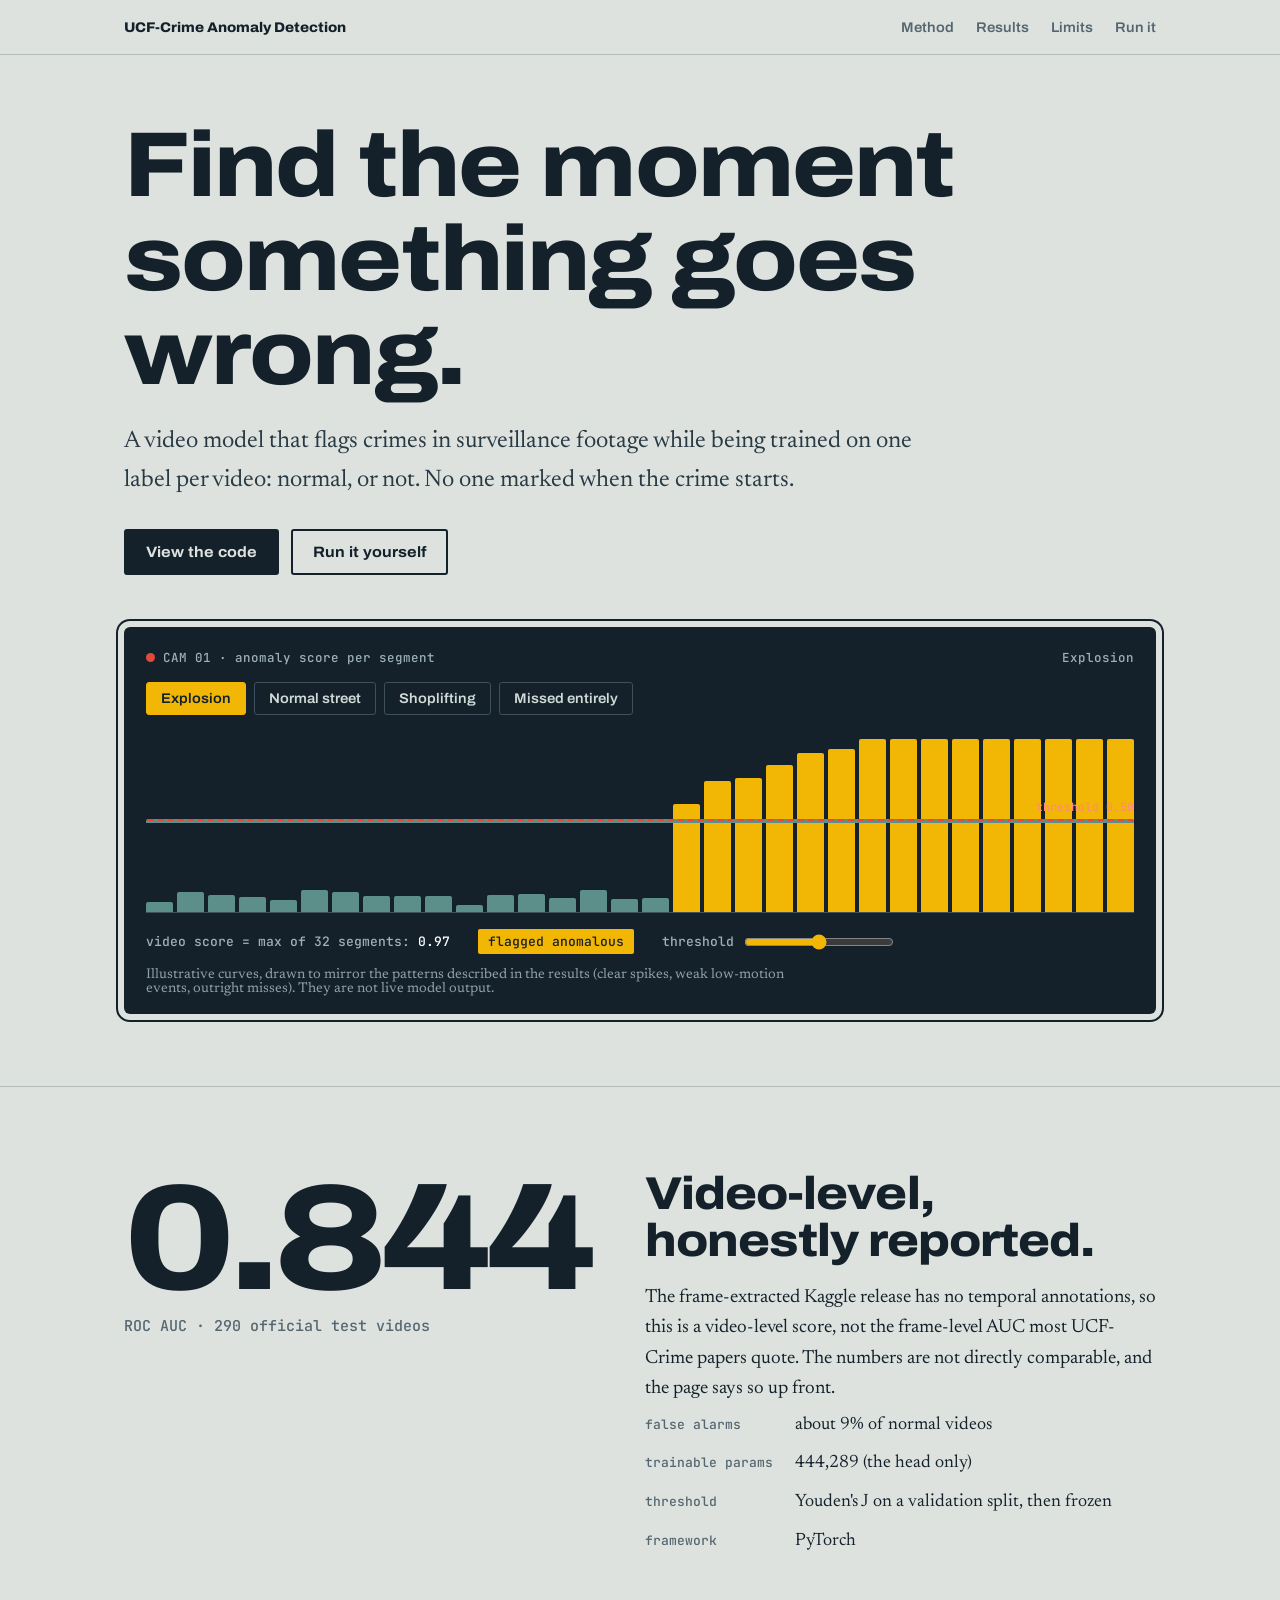
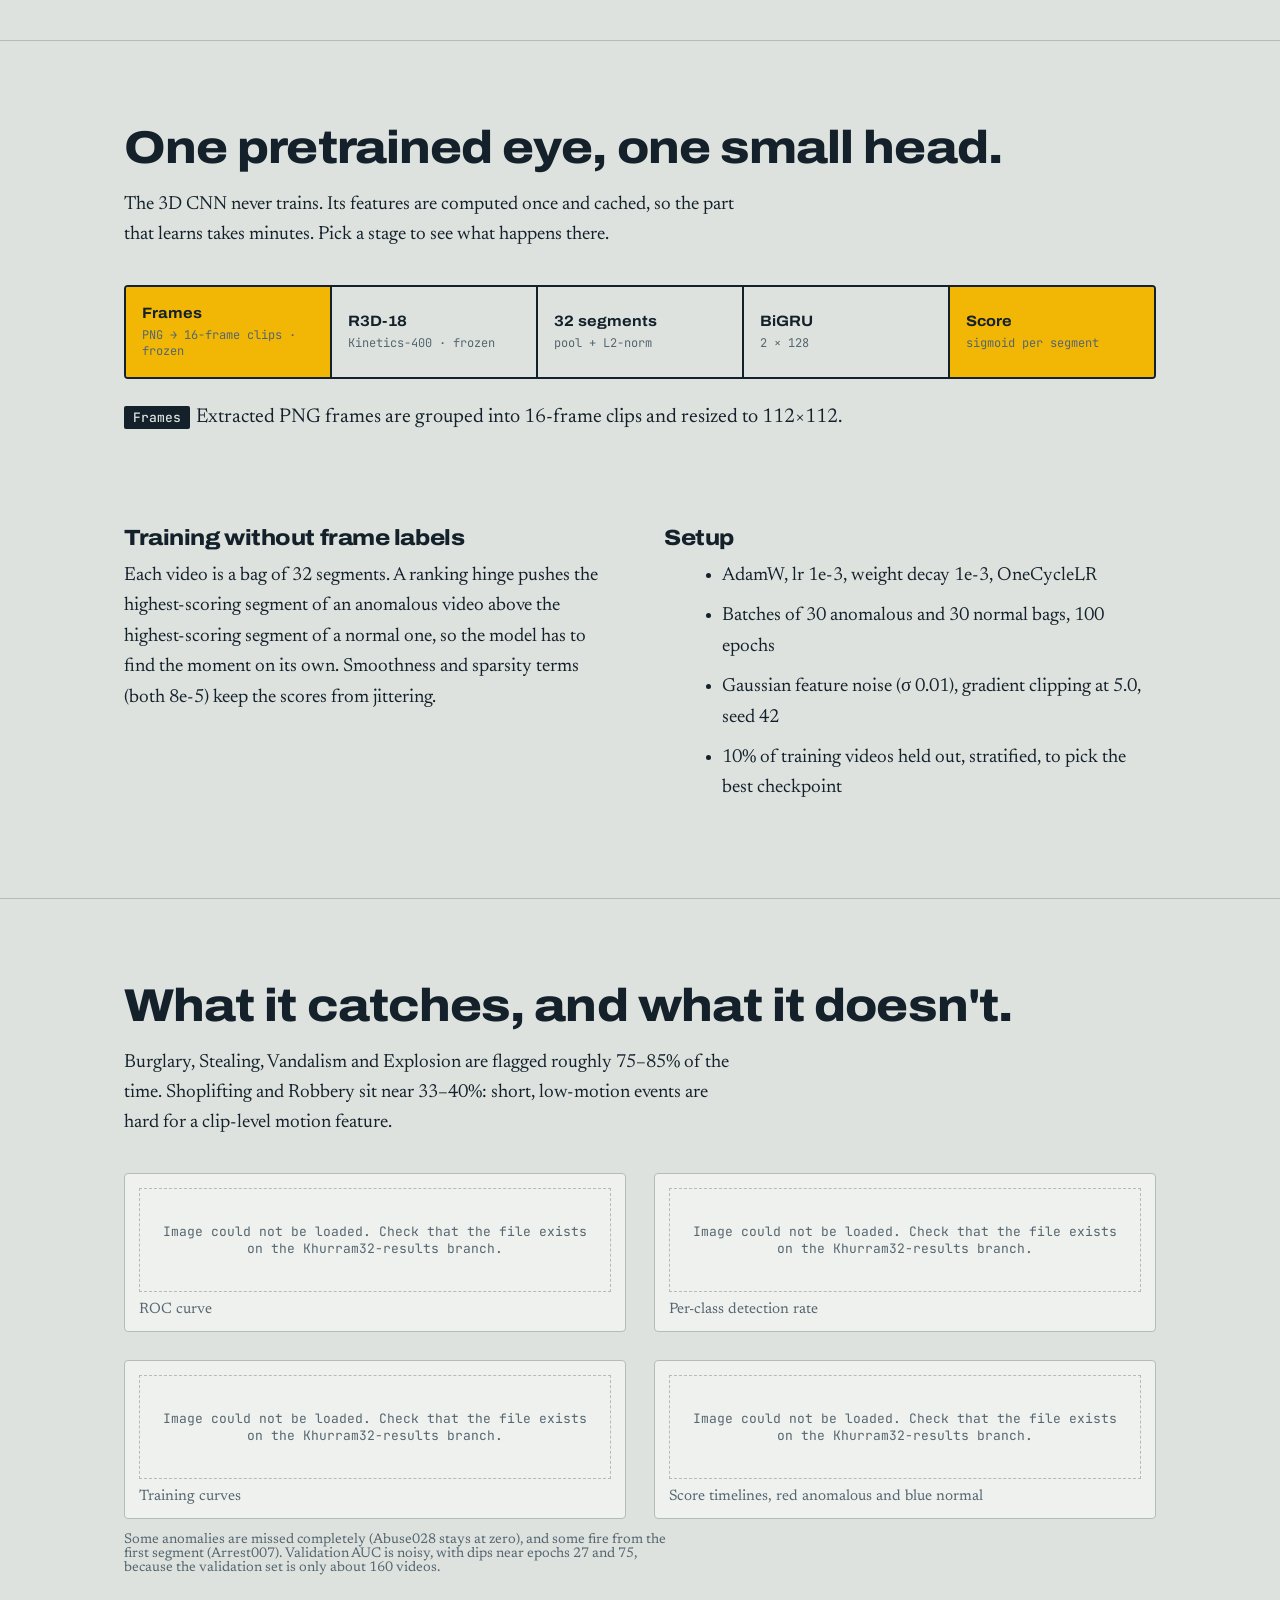
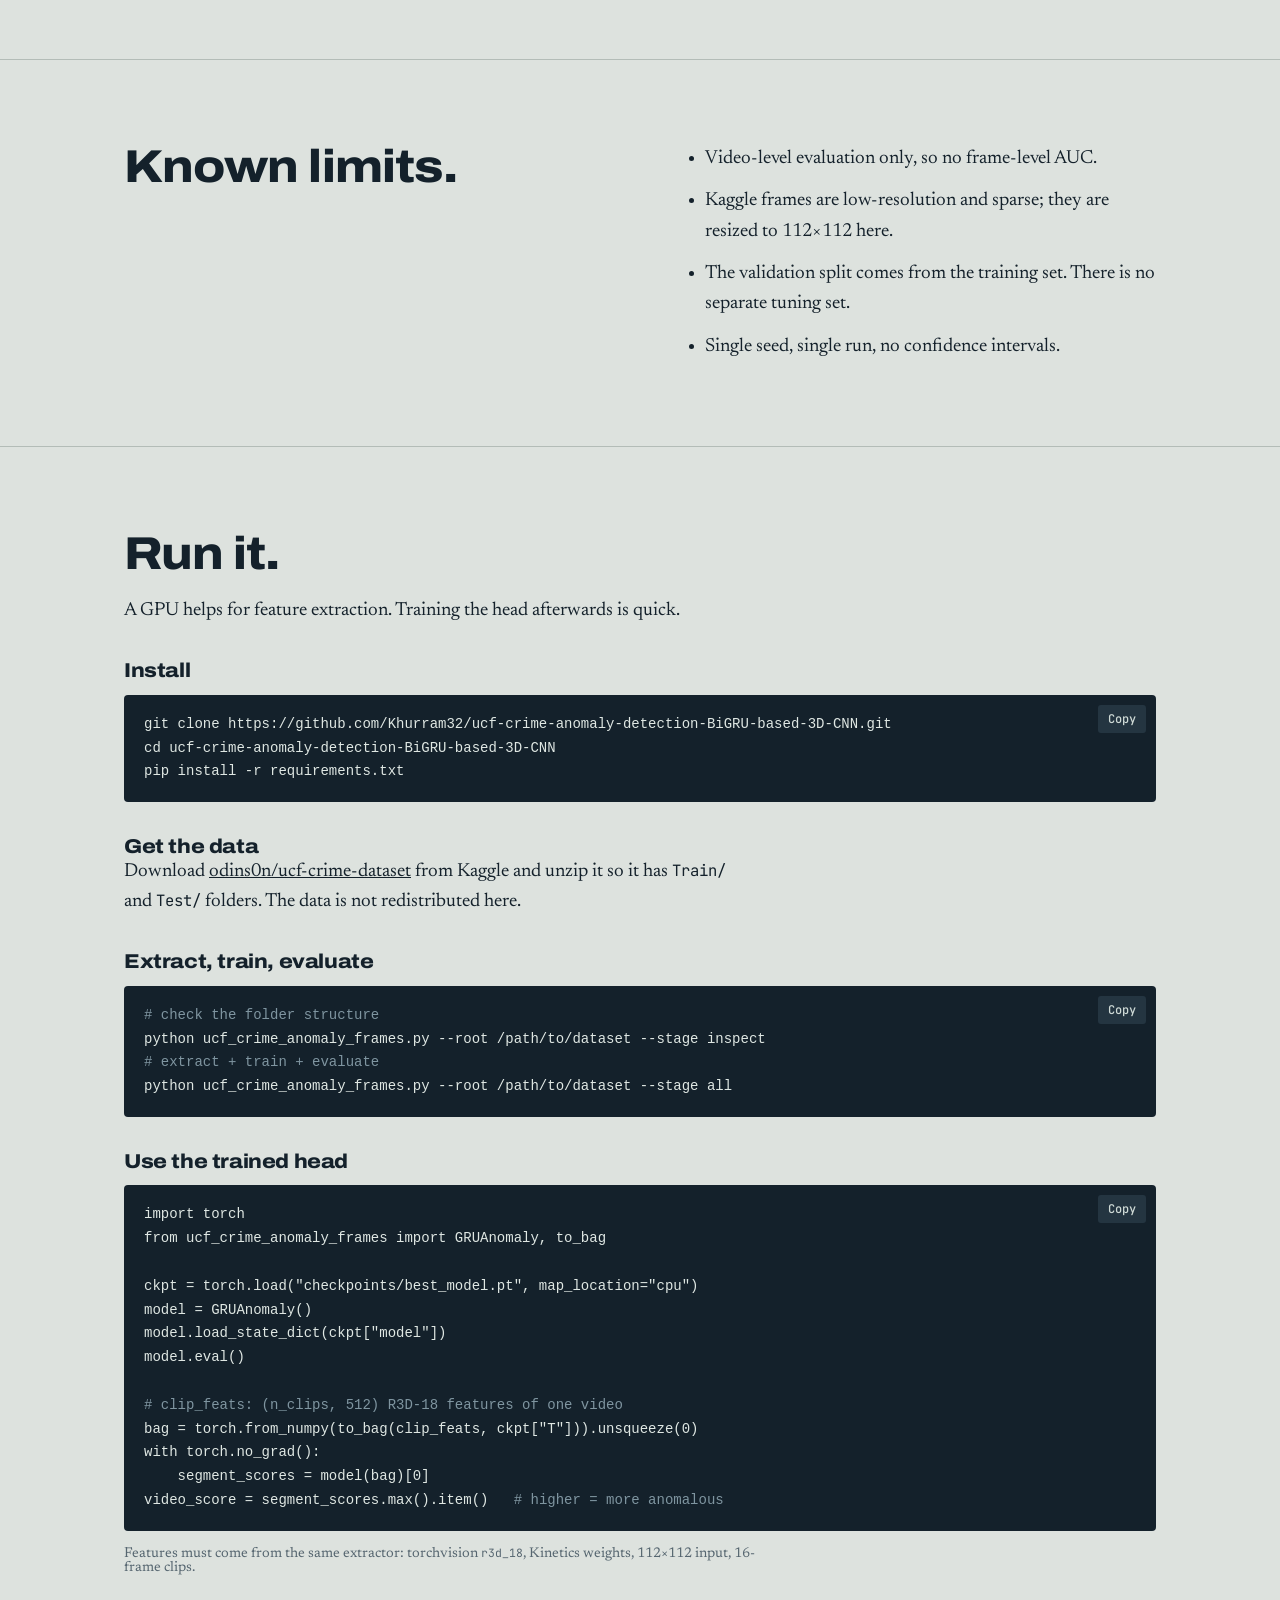
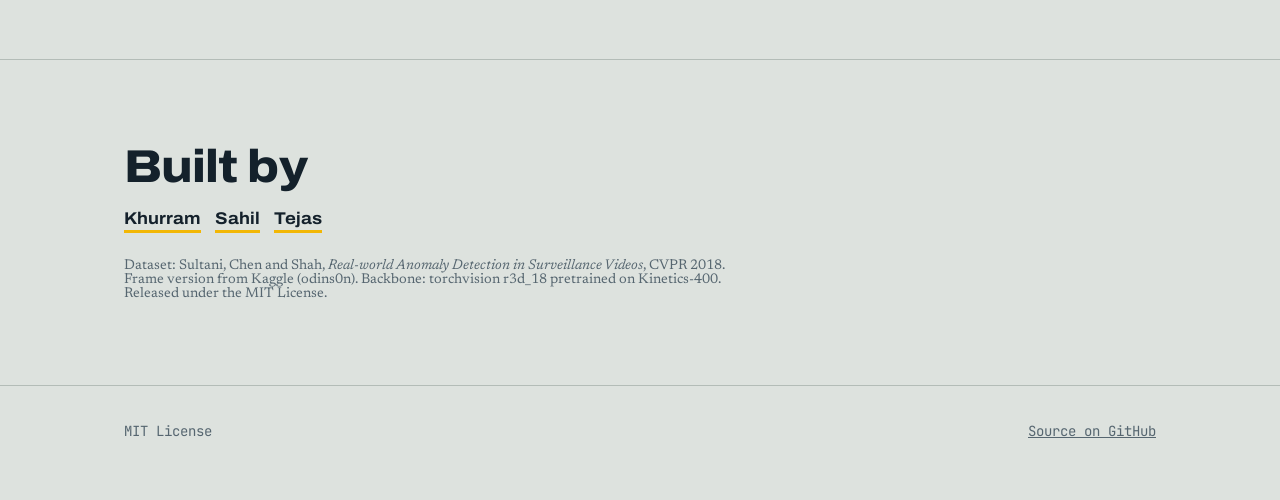
==== index .html @ 66414279 "Rename index (1).html to index .html" ====
<!DOCTYPE html>
<html lang="en">
<head>
<meta charset="utf-8">
<meta name="viewport" content="width=device-width, initial-scale=1">
<title>Video Anomaly Detection on UCF-Crime · BiGRU + R3D-18 + MIL</title>
<meta name="description" content="Weakly-supervised video anomaly detection on UCF-Crime with a frozen R3D-18, a BiGRU head and MIL ranking loss. 0.844 video-level test AUC.">
<link rel="preconnect" href="https://fonts.googleapis.com">
<link rel="preconnect" href="https://fonts.gstatic.com" crossorigin>
<link href="https://fonts.googleapis.com/css2?family=Archivo:wdth,wght@62..125,500..900&family=Newsreader:opsz,wght@6..72,400..600&family=JetBrains+Mono:wght@400;500&display=swap" rel="stylesheet">
<style>
:root{--bg:#dde2de;--ink:#14212b;--mute:#566670;--line:#b3bcb7;--sig:#f2b705;--ok:#2f6f6a;--mon:#14212b;--monl:#243541;
--disp:"Archivo",system-ui,sans-serif;--body:"Newsreader",Georgia,serif;--mono:"JetBrains Mono",ui-monospace,monospace}
*{box-sizing:border-box;margin:0}
html{scroll-behavior:smooth}
body{background:var(--bg);color:var(--ink);font:19px/1.6 var(--body);-webkit-font-smoothing:antialiased}
a{color:inherit}
:focus-visible{outline:3px solid var(--sig);outline-offset:3px}
.wrap{max-width:1080px;margin:0 auto;padding:0 24px}
h1,h2,h3{font-family:var(--disp);font-stretch:112%;font-weight:800;line-height:1.02;letter-spacing:-.02em}
h2{font-size:clamp(30px,4.4vw,46px);margin-bottom:18px}
p{max-width:62ch}
section{padding:84px 0;border-top:1px solid var(--line)}
code,.mono{font-family:var(--mono);font-size:.82em}
nav{position:sticky;top:0;z-index:5;background:color-mix(in srgb,var(--bg) 92%,transparent);backdrop-filter:blur(6px);border-bottom:1px solid var(--line)}
nav .wrap{display:flex;gap:22px;align-items:center;height:54px;font:600 14px var(--disp);font-stretch:105%}
nav b{margin-right:auto;font-weight:800}
nav a{text-decoration:none;color:var(--mute);transition:color .2s}
nav a:hover{color:var(--ink)}
@media(max-width:640px){nav a.h{display:none}}

/* hero */
.hero{padding:64px 0 72px;border:0}
.hero h1{font-size:clamp(40px,8vw,92px);max-width:13ch}
.hero .lede{font-size:clamp(20px,2.2vw,24px);margin:22px 0 30px;color:#2a3a45}
.btns{display:flex;gap:12px;flex-wrap:wrap}
.btn{font:700 15px var(--disp);font-stretch:108%;padding:13px 20px;border:2px solid var(--ink);text-decoration:none;border-radius:3px;transition:transform .15s,background .2s,color .2s}
.btn.p{background:var(--ink);color:var(--bg)}
.btn:hover{transform:translateY(-2px)}
.btn.p:hover{background:var(--sig);color:var(--ink);border-color:var(--ink)}

/* monitor */
.mon{margin-top:52px;background:var(--mon);color:#dfe7e3;border-radius:6px;padding:22px 22px 18px;box-shadow:0 0 0 6px var(--bg),0 0 0 8px var(--ink)}
.mon-top{display:flex;justify-content:space-between;gap:16px;flex-wrap:wrap;font:500 12.5px var(--mono);color:#9fb0b8;margin-bottom:16px}
.rec{display:inline-flex;align-items:center;gap:8px}
.rec i{width:9px;height:9px;border-radius:50%;background:#e5483b;animation:blink 1.4s steps(2) infinite}
@keyframes blink{50%{opacity:.15}}
.tabs{display:flex;gap:8px;flex-wrap:wrap;margin-bottom:18px}
.tabs button{font:600 14px var(--disp);font-stretch:105%;color:#cfdad6;background:transparent;border:1px solid #3d505c;border-radius:3px;padding:8px 14px;cursor:pointer;transition:background .2s,color .2s}
.tabs button[aria-pressed=true]{background:var(--sig);color:var(--ink);border-color:var(--sig)}
.tl{position:relative;height:180px;display:flex;align-items:flex-end;gap:4px;border-bottom:1px solid #3d505c}
.tl div{flex:1;background:#5d8f8a;border-radius:2px 2px 0 0;height:2%;transition:height .7s cubic-bezier(.2,.9,.2,1),background .3s}
.tl div.hot{background:var(--sig)}
.thr{position:absolute;left:0;right:0;border-top:2px dashed #e5483b;pointer-events:none;transition:bottom .15s}
.thr span{position:absolute;right:0;top:-22px;font:500 11.5px var(--mono);color:#ff8a7e}
.mon-bot{display:flex;gap:28px;flex-wrap:wrap;align-items:center;margin-top:16px;font:500 13px var(--mono);color:#9fb0b8}
.mon-bot output{color:#fff;font-weight:500}
.verdict{padding:4px 10px;border-radius:2px;font-weight:500;color:var(--ink);background:#7fc4bc}
.verdict.bad{background:var(--sig)}
.mon-bot label{display:flex;align-items:center;gap:10px}
input[type=range]{accent-color:var(--sig);width:150px}
.note{font:400 14px var(--body);color:var(--mute);margin-top:14px;max-width:80ch}

/* split */
.split{display:grid;grid-template-columns:minmax(0,1fr) minmax(0,1.1fr);gap:56px;align-items:start}
@media(max-width:820px){.split{grid-template-columns:1fr;gap:28px}}
.big{font:800 clamp(80px,14vw,150px)/.9 var(--disp);font-stretch:118%;letter-spacing:-.04em}
.big small{display:block;font:500 15px var(--mono);letter-spacing:0;color:var(--mute);margin-top:10px}
dl{display:grid;grid-template-columns:auto 1fr;gap:10px 22px;margin-top:6px}
dt{font:500 13px var(--mono);color:var(--mute);padding-top:5px}
dd{font-size:18px}

/* pipeline */
.pipe{display:flex;gap:0;margin:34px 0 22px;border:2px solid var(--ink);border-radius:4px;overflow:hidden}
.pipe button{flex:1;min-width:0;font:700 15px var(--disp);font-stretch:108%;text-align:left;padding:18px 16px;background:transparent;border:0;border-right:2px solid var(--ink);cursor:pointer;color:var(--ink);position:relative;transition:background .25s}
.pipe button:last-child{border:0}
.pipe button small{display:block;font:400 12px var(--mono);color:var(--mute);margin-top:6px}
.pipe button[aria-selected=true],.pipe button.sweep{background:var(--sig)}
.pipe button.frozen small::after{content:" · frozen"}
@media(max-width:820px){.pipe{flex-direction:column}.pipe button{border-right:0;border-bottom:2px solid var(--ink)}}
.detail{min-height:96px;font-size:20px;max-width:70ch}
.cap{display:inline-block;font:500 13px var(--mono);background:var(--ink);color:var(--bg);padding:3px 9px;border-radius:2px;margin-right:6px}

/* results */
.figs{display:grid;grid-template-columns:repeat(2,minmax(0,1fr));gap:28px;margin-top:34px}
@media(max-width:820px){.figs{grid-template-columns:1fr}}
figure{background:#eef1ee;border:1px solid var(--line);padding:14px;border-radius:4px}
figure.wide{grid-column:1/-1}
figure img{width:100%;display:block;border-radius:2px}
figcaption{font:400 15px var(--body);color:var(--mute);margin-top:10px}
figure.miss img{display:none}
figure.miss::before{content:"Image could not be loaded. Check that the file exists on the Khurram32-results branch.";display:block;padding:34px 12px;text-align:center;font:400 13px var(--mono);color:var(--mute);border:1px dashed var(--line)}
.two{display:grid;grid-template-columns:1fr 1fr;gap:48px;margin-top:30px}
@media(max-width:820px){.two{grid-template-columns:1fr;gap:30px}}
.two h3{font-size:22px;margin-bottom:12px}
.two li{margin:0 0 10px 18px}

/* run */
.code{background:var(--mon);color:#dfe7e3;border-radius:4px;padding:18px 20px;font:400 14px/1.7 var(--mono);overflow-x:auto;position:relative;margin-top:14px}
.code .c{color:#7f95a0}
.copy{position:absolute;top:10px;right:10px;font:500 12px var(--mono);background:#243541;color:#cfdad6;border:0;padding:6px 10px;border-radius:3px;cursor:pointer;transition:background .2s}
.copy:hover{background:var(--sig);color:var(--ink)}
.steps h3{font-size:20px;margin-top:34px}

/* team */
.team{display:flex;gap:14px;flex-wrap:wrap;margin-top:18px}
.team a{font:700 17px var(--disp);font-stretch:108%;text-decoration:none;border-bottom:3px solid var(--sig);padding-bottom:2px;transition:background .2s}
.team a:hover{background:var(--sig)}
footer{padding:36px 0 60px;border-top:1px solid var(--line);font:400 14px var(--mono);color:var(--mute)}
footer .wrap{display:flex;justify-content:space-between;gap:16px;flex-wrap:wrap}

/* one-time load sequence */
.hero h1,.hero .lede,.hero .btns,.mon{animation:rise .8s cubic-bezier(.2,.8,.2,1) both}
.hero .lede{animation-delay:.12s}.hero .btns{animation-delay:.22s}.mon{animation-delay:.34s}
@keyframes rise{from{opacity:0;transform:translateY(18px)}}
@media(prefers-reduced-motion:reduce){*{animation:none!important;transition:none!important;scroll-behavior:auto!important}}
</style>
</head>
<body>
<nav><div class="wrap"><b>UCF-Crime Anomaly Detection</b><a class="h" href="#method">Method</a><a class="h" href="#results">Results</a><a class="h" href="#limits">Limits</a><a href="#run">Run it</a></div></nav>

<header class="hero"><div class="wrap">
<h1>Find the moment something goes wrong.</h1>
<p class="lede">A video model that flags crimes in surveillance footage while being trained on one label per video: normal, or not. No one marked when the crime starts.</p>
<div class="btns"><a class="btn p" href="https://github.com/Khurram32/ucf-crime-anomaly-detection-BiGRU-based-3D-CNN">View the code</a><a class="btn" href="#run">Run it yourself</a></div>

<div class="mon" aria-label="Interactive illustration of anomaly scores over one video">
  <div class="mon-top"><span class="rec"><i></i>CAM 01 · anomaly score per segment</span><span id="clipname">Explosion</span></div>
  <div class="tabs" role="group" aria-label="Choose an example video">
    <button aria-pressed="true" data-k="explosion">Explosion</button>
    <button aria-pressed="false" data-k="normal">Normal street</button>
    <button aria-pressed="false" data-k="shoplift">Shoplifting</button>
    <button aria-pressed="false" data-k="missed">Missed entirely</button>
  </div>
  <div class="tl" id="tl"><div class="thr" id="thr"><span id="thrl">threshold 0.50</span></div></div>
  <div class="mon-bot">
    <span>video score = max of 32 segments: <output id="vs">0.00</output></span>
    <span class="verdict" id="verdict">normal</span>
    <label>threshold <input type="range" id="rng" min="10" max="90" value="50" aria-label="Decision threshold"></label>
  </div>
  <p class="note" style="color:#8ea0a9">Illustrative curves, drawn to mirror the patterns described in the results (clear spikes, weak low-motion events, outright misses). They are not live model output.</p>
</div>
</div></header>

<section id="numbers"><div class="wrap split">
<div class="big">0.844<small>ROC AUC · 290 official test videos</small></div>
<div>
<h2>Video-level, honestly reported.</h2>
<p>The frame-extracted Kaggle release has no temporal annotations, so this is a video-level score, not the frame-level AUC most UCF-Crime papers quote. The numbers are not directly comparable, and the page says so up front.</p>
<dl><dt>false alarms</dt><dd>about 9% of normal videos</dd><dt>trainable params</dt><dd>444,289 (the head only)</dd><dt>threshold</dt><dd>Youden's J on a validation split, then frozen</dd><dt>framework</dt><dd>PyTorch</dd></dl>
</div></div></section>

<section id="method"><div class="wrap">
<h2>One pretrained eye, one small head.</h2>
<p>The 3D CNN never trains. Its features are computed once and cached, so the part that learns takes minutes. Pick a stage to see what happens there.</p>
<div class="pipe" role="tablist" id="pipe">
<button role="tab" aria-selected="false" class="frozen" data-i="0">Frames<small>PNG → 16-frame clips</small></button>
<button role="tab" aria-selected="false" class="frozen" data-i="1">R3D-18<small>Kinetics-400</small></button>
<button role="tab" aria-selected="false" data-i="2">32 segments<small>pool + L2-norm</small></button>
<button role="tab" aria-selected="false" data-i="3">BiGRU<small>2 × 128</small></button>
<button role="tab" aria-selected="false" data-i="4">Score<small>sigmoid per segment</small></button>
</div>
<p class="detail" id="detail" aria-live="polite"></p>

<div class="two">
<div><h3>Training without frame labels</h3>
<p>Each video is a bag of 32 segments. A ranking hinge pushes the highest-scoring segment of an anomalous video above the highest-scoring segment of a normal one, so the model has to find the moment on its own. Smoothness and sparsity terms (both 8e-5) keep the scores from jittering.</p></div>
<div><h3>Setup</h3><ul>
<li>AdamW, lr 1e-3, weight decay 1e-3, OneCycleLR</li>
<li>Batches of 30 anomalous and 30 normal bags, 100 epochs</li>
<li>Gaussian feature noise (σ 0.01), gradient clipping at 5.0, seed 42</li>
<li>10% of training videos held out, stratified, to pick the best checkpoint</li></ul></div>
</div></div></section>

<section id="results"><div class="wrap">
<h2>What it catches, and what it doesn't.</h2>
<p>Burglary, Stealing, Vandalism and Explosion are flagged roughly 75–85% of the time. Shoplifting and Robbery sit near 33–40%: short, low-motion events are hard for a clip-level motion feature.</p>
<div class="figs">
<figure><img src="https://raw.githubusercontent.com/Khurram32/ucf-crime-anomaly-detection-BiGRU-based-3D-CNN/Khurram32-results/roc_curve.png" alt="ROC curve on the test set" onerror="this.parentNode.classList.add('miss')"><figcaption>ROC curve</figcaption></figure>
<figure><img src="https://raw.githubusercontent.com/Khurram32/ucf-crime-anomaly-detection-BiGRU-based-3D-CNN/Khurram32-results/class_detection.png" alt="Per-class detection rate" onerror="this.parentNode.classList.add('miss')"><figcaption>Per-class detection rate</figcaption></figure>
<figure><img src="https://raw.githubusercontent.com/Khurram32/ucf-crime-anomaly-detection-BiGRU-based-3D-CNN/Khurram32-results/training_curves.png" alt="Training curves" onerror="this.parentNode.classList.add('miss')"><figcaption>Training curves</figcaption></figure>
<figure><img src="https://raw.githubusercontent.com/Khurram32/ucf-crime-anomaly-detection-BiGRU-based-3D-CNN/Khurram32-results/score_timelines.png" alt="Segment score timelines for sample test videos" onerror="this.parentNode.classList.add('miss')"><figcaption>Score timelines, red anomalous and blue normal</figcaption></figure>
</div>
<p class="note" style="max-width:70ch">Some anomalies are missed completely (Abuse028 stays at zero), and some fire from the first segment (Arrest007). Validation AUC is noisy, with dips near epochs 27 and 75, because the validation set is only about 160 videos.</p>
</div></section>

<section id="limits"><div class="wrap split">
<div><h2>Known limits.</h2></div>
<ul style="margin-left:20px">
<li style="margin-bottom:12px">Video-level evaluation only, so no frame-level AUC.</li>
<li style="margin-bottom:12px">Kaggle frames are low-resolution and sparse; they are resized to 112×112 here.</li>
<li style="margin-bottom:12px">The validation split comes from the training set. There is no separate tuning set.</li>
<li>Single seed, single run, no confidence intervals.</li></ul>
</div></section>

<section id="run"><div class="wrap steps">
<h2>Run it.</h2>
<p>A GPU helps for feature extraction. Training the head afterwards is quick.</p>
<h3>Install</h3>
<div class="code"><button class="copy">Copy</button><pre>git clone https://github.com/Khurram32/ucf-crime-anomaly-detection-BiGRU-based-3D-CNN.git
cd ucf-crime-anomaly-detection-BiGRU-based-3D-CNN
pip install -r requirements.txt</pre></div>
<h3>Get the data</h3>
<p>Download <a href="https://www.kaggle.com/datasets/odins0n/ucf-crime-dataset">odins0n/ucf-crime-dataset</a> from Kaggle and unzip it so it has <code>Train/</code> and <code>Test/</code> folders. The data is not redistributed here.</p>
<h3>Extract, train, evaluate</h3>
<div class="code"><button class="copy">Copy</button><pre><span class="c"># check the folder structure</span>
python ucf_crime_anomaly_frames.py --root /path/to/dataset --stage inspect
<span class="c"># extract + train + evaluate</span>
python ucf_crime_anomaly_frames.py --root /path/to/dataset --stage all</pre></div>
<h3>Use the trained head</h3>
<div class="code"><button class="copy">Copy</button><pre>import torch
from ucf_crime_anomaly_frames import GRUAnomaly, to_bag

ckpt = torch.load("checkpoints/best_model.pt", map_location="cpu")
model = GRUAnomaly()
model.load_state_dict(ckpt["model"])
model.eval()

<span class="c"># clip_feats: (n_clips, 512) R3D-18 features of one video</span>
bag = torch.from_numpy(to_bag(clip_feats, ckpt["T"])).unsqueeze(0)
with torch.no_grad():
    segment_scores = model(bag)[0]
video_score = segment_scores.max().item()   <span class="c"># higher = more anomalous</span></pre></div>
<p class="note">Features must come from the same extractor: torchvision <code>r3d_18</code>, Kinetics weights, 112×112 input, 16-frame clips.</p>
</div></section>

<section><div class="wrap">
<h2>Built by</h2>
<div class="team">
<a href="https://github.com/Khurram32">Khurram</a>
<a href="https://github.com/SahilRai02">Sahil</a>
<a href="https://github.com/TejasA03">Tejas</a></div>
<p class="note" style="margin-top:26px">Dataset: Sultani, Chen and Shah, <i>Real-world Anomaly Detection in Surveillance Videos</i>, CVPR 2018. Frame version from Kaggle (odins0n). Backbone: torchvision r3d_18 pretrained on Kinetics-400. Released under the MIT License.</p>
</div></section>

<footer><div class="wrap"><span>MIT License</span><a href="https://github.com/Khurram32/ucf-crime-anomaly-detection-BiGRU-based-3D-CNN">Source on GitHub</a></div></footer>

<script>
(function(){
var N=32,tl=document.getElementById('tl'),thr=document.getElementById('thr'),bars=[];
for(var i=0;i<N;i++){var d=document.createElement('div');tl.insertBefore(d,thr);bars.push(d)}
function rnd(i,s){var x=Math.sin(i*12.9898+s*78.233)*43758.5453;return x-Math.floor(x)}
var P={
explosion:function(i){return i<17?.04+.1*rnd(i,1):Math.min(.97,.55+.07*(i-17)+.12*rnd(i,2))},
normal:function(i){return .06+.2*rnd(i,3)+(i===9?.12:0)},
shoplift:function(i){return (i>=14&&i<=21)?.28+.2*rnd(i,4):.07+.12*rnd(i,5)},
missed:function(i){return .01*rnd(i,6)}};
var names={explosion:'Explosion',normal:'Normal street',shoplift:'Shoplifting',missed:'Missed entirely'};
var cur='explosion',vals=[];
function paint(){
 var t=+rng.value/100,mx=0;
 bars.forEach(function(b,i){var v=vals[i];if(v>mx)mx=v;b.style.height=Math.max(2,v*100)+'%';b.classList.toggle('hot',v>=t)});
 thr.style.bottom=(t*100)+'%';document.getElementById('thrl').textContent='threshold '+t.toFixed(2);
 document.getElementById('vs').textContent=mx.toFixed(2);
 var bad=mx>=t,v=document.getElementById('verdict');v.textContent=bad?'flagged anomalous':'normal';v.classList.toggle('bad',bad);
}
function load(k){cur=k;vals=bars.map(function(_,i){return P[k](i)});
 bars.forEach(function(b,i){b.style.transitionDelay=(i*14)+'ms'});
 document.getElementById('clipname').textContent=names[k];paint();
 setTimeout(function(){bars.forEach(function(b){b.style.transitionDelay='0ms'})},900)}
var rng=document.getElementById('rng');rng.addEventListener('input',paint);
document.querySelectorAll('.tabs button').forEach(function(b){b.addEventListener('click',function(){
 document.querySelectorAll('.tabs button').forEach(function(x){x.setAttribute('aria-pressed',x===b)});load(b.dataset.k)})});
setTimeout(function(){load('explosion')},500);

var info=[
['Frames','Extracted PNG frames are grouped into 16-frame clips and resized to 112×112.'],
['R3D-18','A 3D CNN pretrained on Kinetics-400 turns each clip into a 512-number motion feature. It stays frozen, and features are cached to disk.'],
['32 segments','Clip features are mean-pooled into T = 32 segments per video and L2-normalised, so every video has the same shape.'],
['BiGRU','Linear(512→256) with ReLU and dropout, then a bidirectional GRU (2×128) reads the segments in both directions. This is the part that trains.'],
['Score','An MLP head and sigmoid give each segment a score from 0 to 1. The video score is the maximum across segments.']];
var pb=document.querySelectorAll('#pipe button'),det=document.getElementById('detail');
function pick(i){pb.forEach(function(b,j){b.setAttribute('aria-selected',i===j)});
 det.innerHTML='<span class="cap">'+info[i][0]+'</span>'+info[i][1]}
pb.forEach(function(b){b.addEventListener('click',function(){pick(+b.dataset.i)})});
pick(0);
var seen=false;new IntersectionObserver(function(e,o){if(e[0].isIntersecting&&!seen){seen=true;o.disconnect();
 if(matchMedia('(prefers-reduced-motion:reduce)').matches)return;
 pb.forEach(function(b,i){setTimeout(function(){b.classList.add('sweep');setTimeout(function(){b.classList.remove('sweep')},380)},i*260)})}},{threshold:.6}).observe(document.getElementById('pipe'));

document.querySelectorAll('.copy').forEach(function(b){b.addEventListener('click',function(){
 var t=b.parentNode.querySelector('pre').innerText;
 (navigator.clipboard?navigator.clipboard.writeText(t):Promise.reject()).then(function(){b.textContent='Copied'},function(){b.textContent='Press Ctrl+C'});
 setTimeout(function(){b.textContent='Copy'},1500)})});
})();
</script>
</body>
</html>
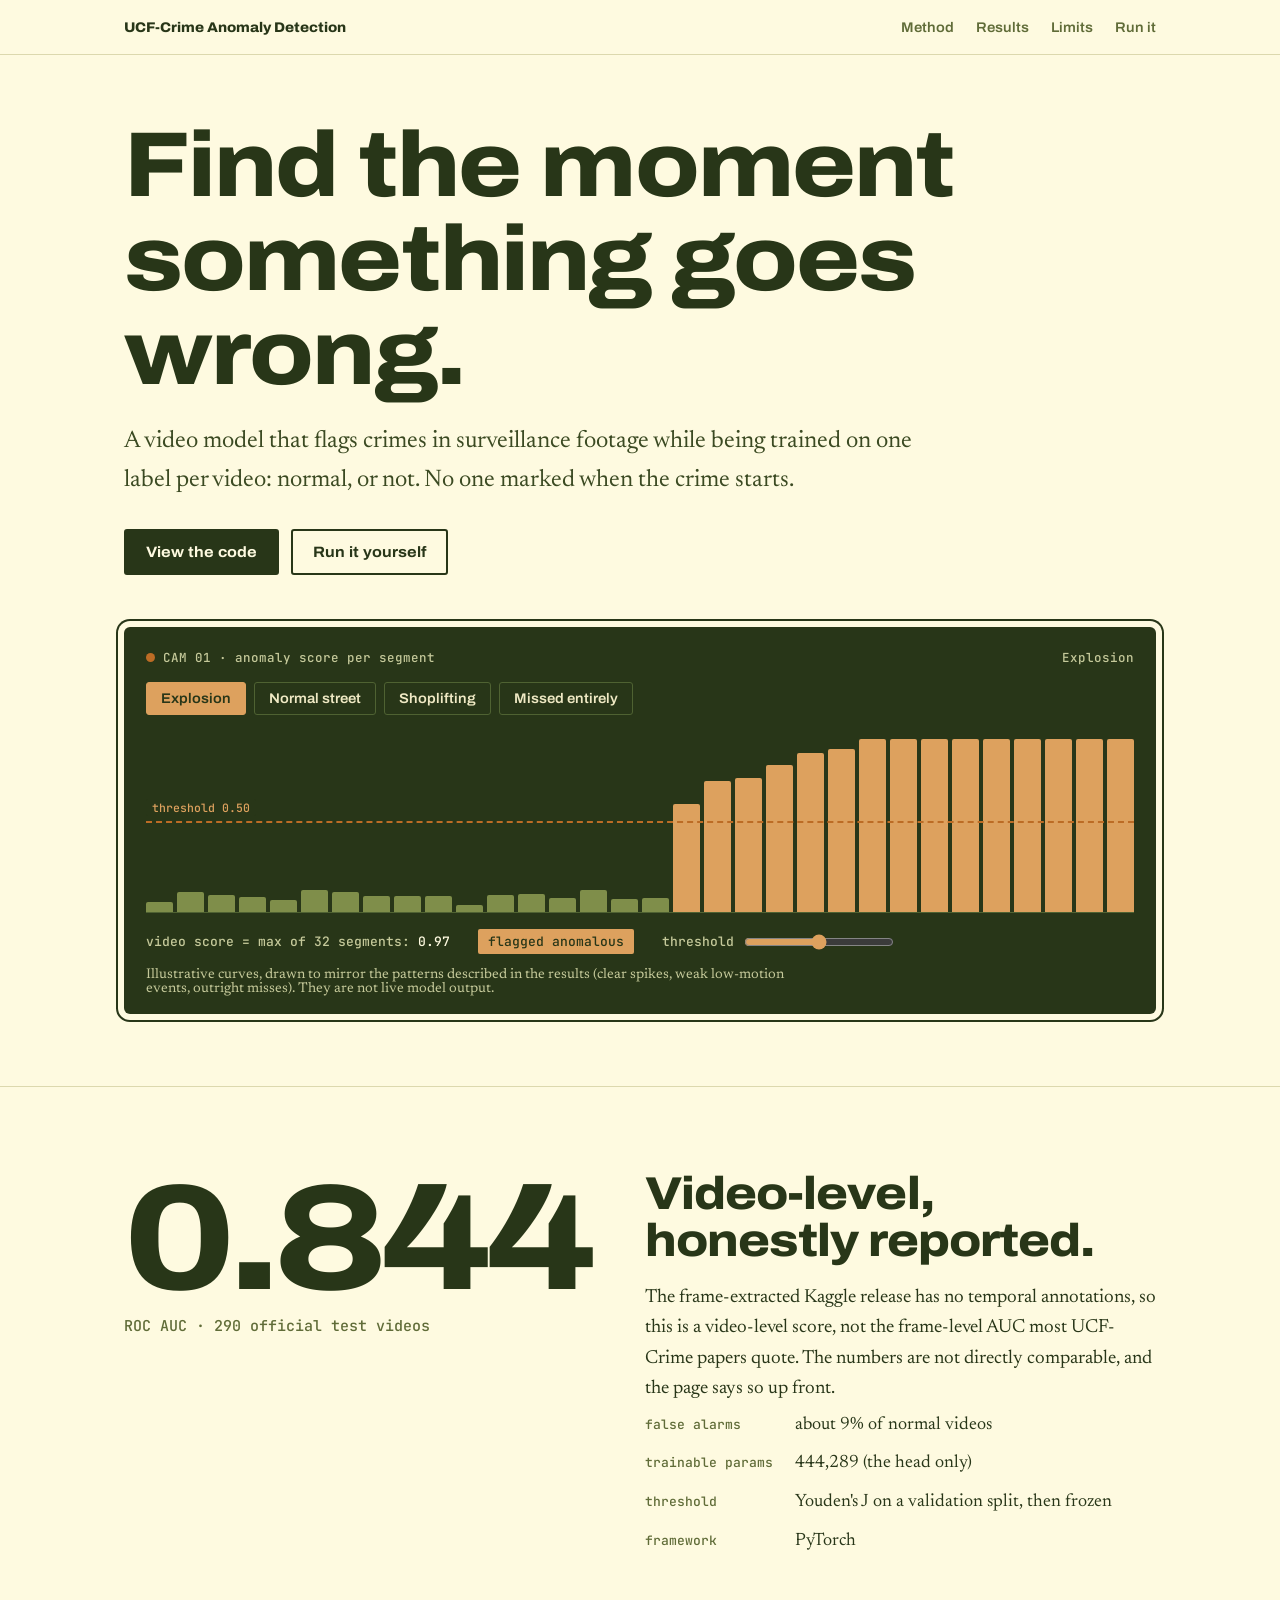
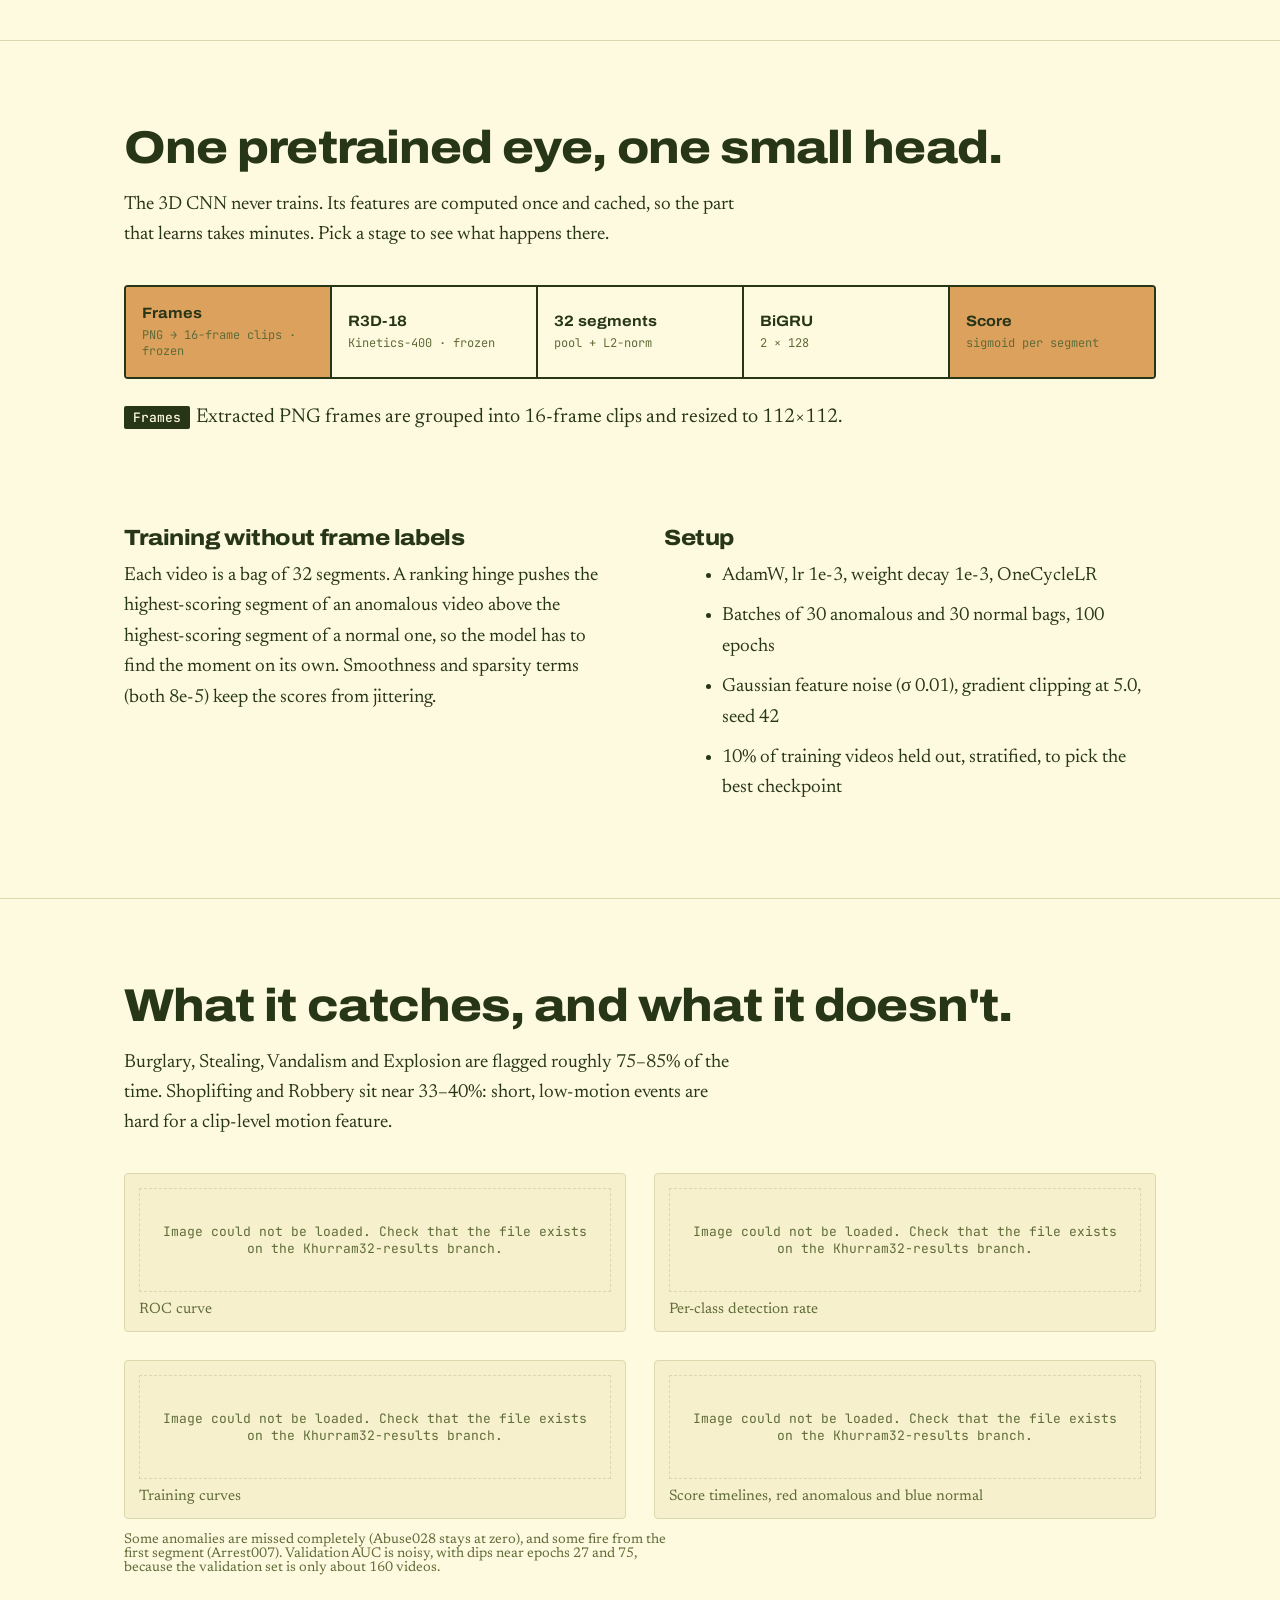
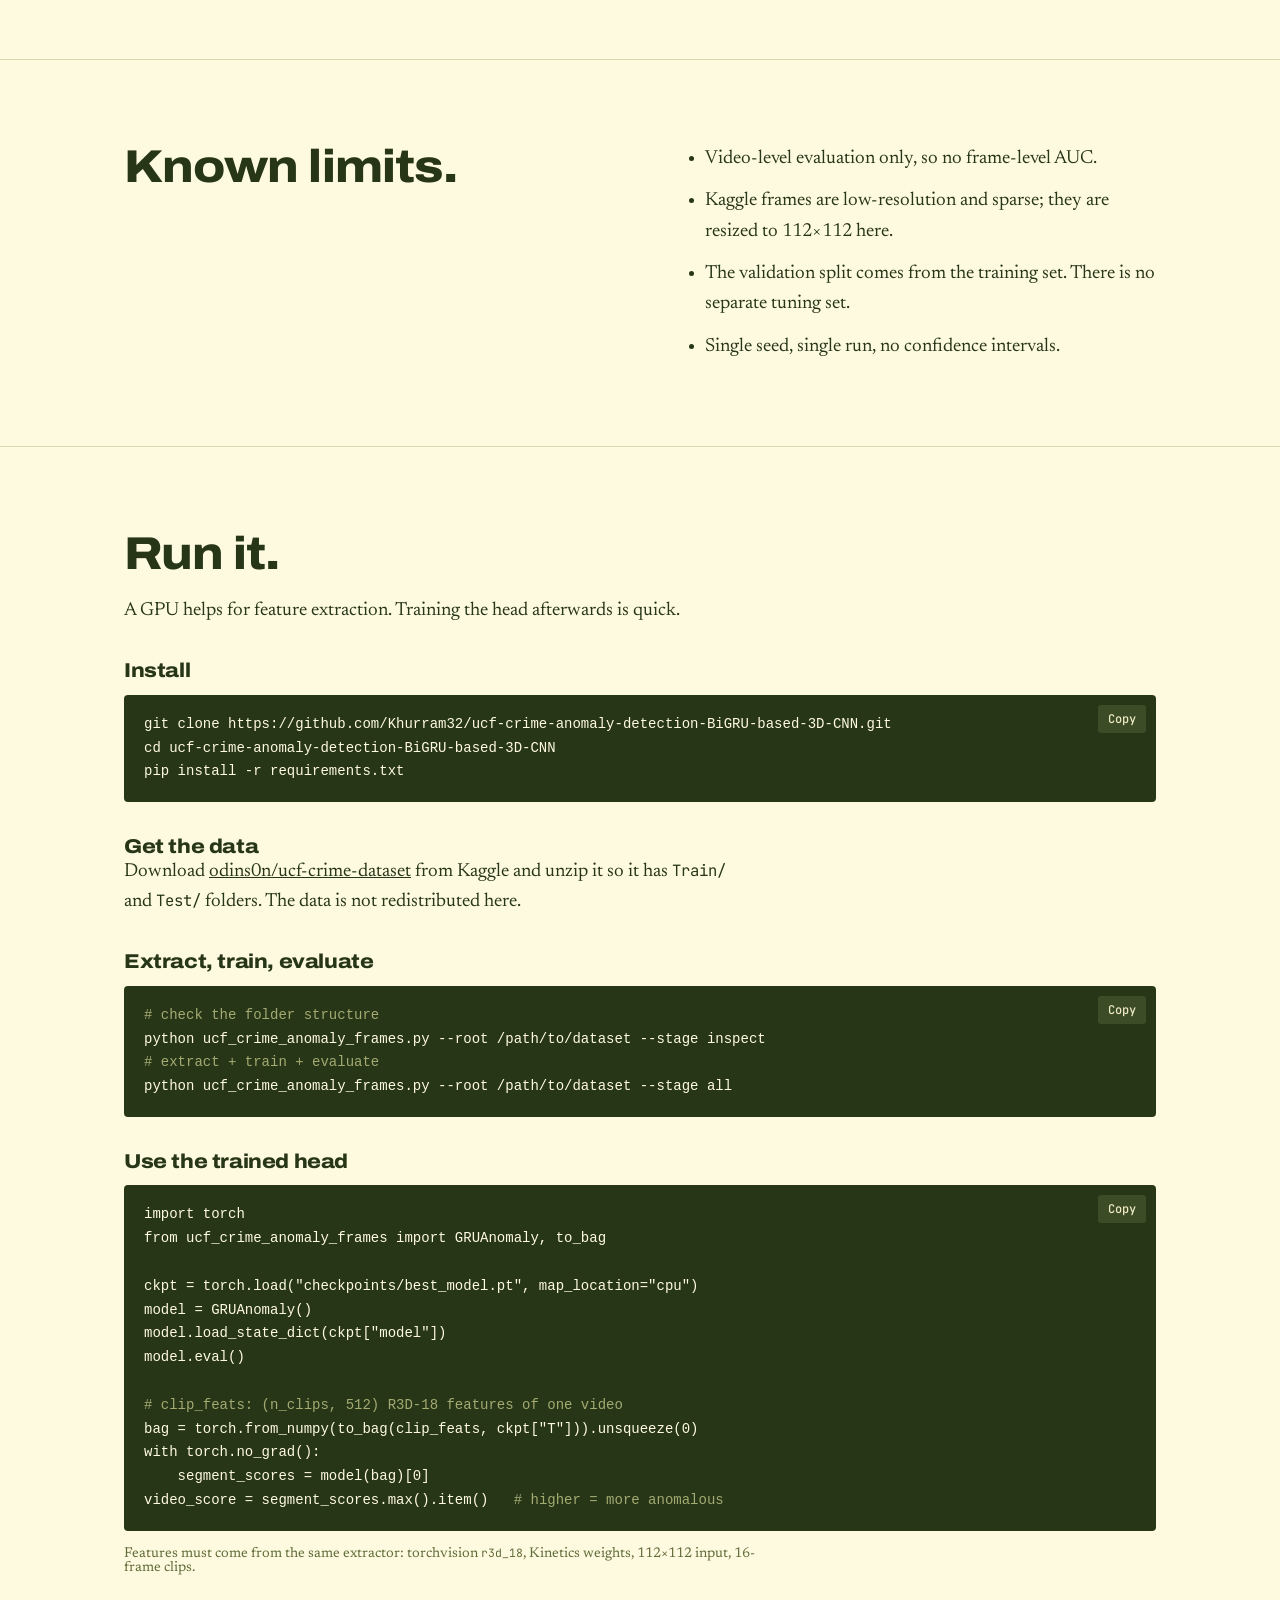
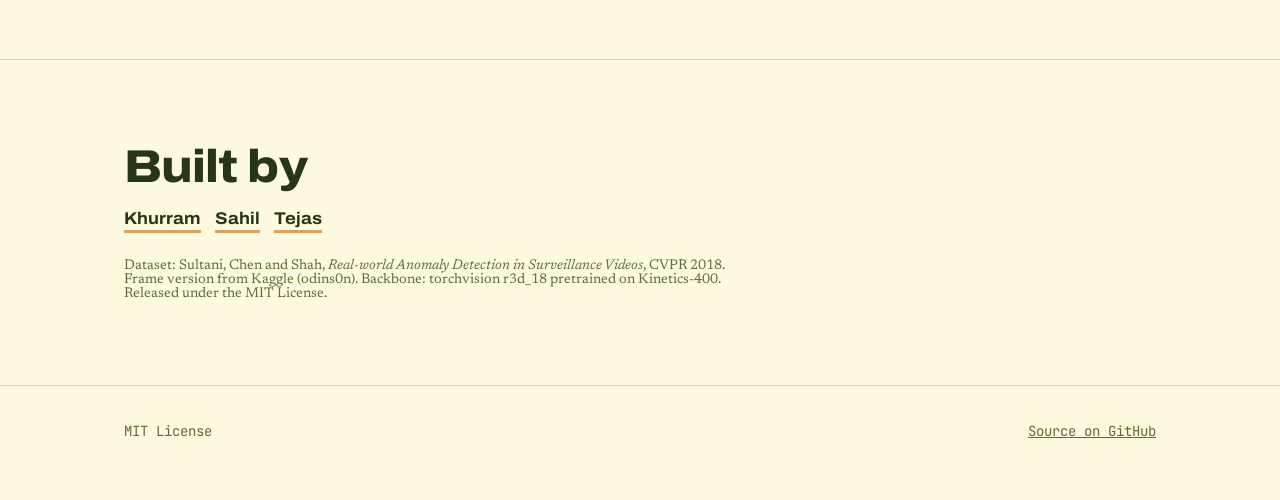
==== commit 284de0e9: "Update styles and colors in index.html" ====
--- a/index .html
+++ b/index .html
@@ -9,13 +9,13 @@
 <link rel="preconnect" href="https://fonts.gstatic.com" crossorigin>
 <link href="https://fonts.googleapis.com/css2?family=Archivo:wdth,wght@62..125,500..900&family=Newsreader:opsz,wght@6..72,400..600&family=JetBrains+Mono:wght@400;500&display=swap" rel="stylesheet">
 <style>
-:root{--bg:#dde2de;--ink:#14212b;--mute:#566670;--line:#b3bcb7;--sig:#f2b705;--ok:#2f6f6a;--mon:#14212b;--monl:#243541;
+:root{--cu:#bc6c25;--bg:#fefae0;--ink:#283618;--mute:#606c38;--line:#dcd8ae;--sig:#dda15e;--ok:#606c38;--mon:#283618;--monl:#3b4c26;
 --disp:"Archivo",system-ui,sans-serif;--body:"Newsreader",Georgia,serif;--mono:"JetBrains Mono",ui-monospace,monospace}
 *{box-sizing:border-box;margin:0}
 html{scroll-behavior:smooth}
 body{background:var(--bg);color:var(--ink);font:19px/1.6 var(--body);-webkit-font-smoothing:antialiased}
 a{color:inherit}
-:focus-visible{outline:3px solid var(--sig);outline-offset:3px}
+:focus-visible{outline:3px solid var(--cu);outline-offset:3px}
 .wrap{max-width:1080px;margin:0 auto;padding:0 24px}
 h1,h2,h3{font-family:var(--disp);font-stretch:112%;font-weight:800;line-height:1.02;letter-spacing:-.02em}
 h2{font-size:clamp(30px,4.4vw,46px);margin-bottom:18px}
@@ -31,8 +31,8 @@
 
 /* hero */
 .hero{padding:64px 0 72px;border:0}
-.hero h1{font-size:clamp(40px,8vw,92px);max-width:13ch}
-.hero .lede{font-size:clamp(20px,2.2vw,24px);margin:22px 0 30px;color:#2a3a45}
+.hero h1{font-size:clamp(40px,8vw,92px);max-width:16ch}
+.hero .lede{font-size:clamp(20px,2.2vw,24px);margin:22px 0 30px;color:#3b4a22}
 .btns{display:flex;gap:12px;flex-wrap:wrap}
 .btn{font:700 15px var(--disp);font-stretch:108%;padding:13px 20px;border:2px solid var(--ink);text-decoration:none;border-radius:3px;transition:transform .15s,background .2s,color .2s}
 .btn.p{background:var(--ink);color:var(--bg)}
@@ -40,22 +40,22 @@
 .btn.p:hover{background:var(--sig);color:var(--ink);border-color:var(--ink)}
 
 /* monitor */
-.mon{margin-top:52px;background:var(--mon);color:#dfe7e3;border-radius:6px;padding:22px 22px 18px;box-shadow:0 0 0 6px var(--bg),0 0 0 8px var(--ink)}
-.mon-top{display:flex;justify-content:space-between;gap:16px;flex-wrap:wrap;font:500 12.5px var(--mono);color:#9fb0b8;margin-bottom:16px}
+.mon{margin-top:52px;background:var(--mon);color:#fefae0;border-radius:6px;padding:22px 22px 18px;box-shadow:0 0 0 6px var(--bg),0 0 0 8px var(--ink)}
+.mon-top{display:flex;justify-content:space-between;gap:16px;flex-wrap:wrap;font:500 12.5px var(--mono);color:#c5c99a;margin-bottom:16px}
 .rec{display:inline-flex;align-items:center;gap:8px}
-.rec i{width:9px;height:9px;border-radius:50%;background:#e5483b;animation:blink 1.4s steps(2) infinite}
+.rec i{width:9px;height:9px;border-radius:50%;background:#bc6c25;animation:blink 1.4s steps(2) infinite}
 @keyframes blink{50%{opacity:.15}}
 .tabs{display:flex;gap:8px;flex-wrap:wrap;margin-bottom:18px}
-.tabs button{font:600 14px var(--disp);font-stretch:105%;color:#cfdad6;background:transparent;border:1px solid #3d505c;border-radius:3px;padding:8px 14px;cursor:pointer;transition:background .2s,color .2s}
+.tabs button{font:600 14px var(--disp);font-stretch:105%;color:#efe9c4;background:transparent;border:1px solid #4f6232;border-radius:3px;padding:8px 14px;cursor:pointer;transition:background .2s,color .2s}
 .tabs button[aria-pressed=true]{background:var(--sig);color:var(--ink);border-color:var(--sig)}
-.tl{position:relative;height:180px;display:flex;align-items:flex-end;gap:4px;border-bottom:1px solid #3d505c}
-.tl div{flex:1;background:#5d8f8a;border-radius:2px 2px 0 0;height:2%;transition:height .7s cubic-bezier(.2,.9,.2,1),background .3s}
-.tl div.hot{background:var(--sig)}
-.thr{position:absolute;left:0;right:0;border-top:2px dashed #e5483b;pointer-events:none;transition:bottom .15s}
-.thr span{position:absolute;right:0;top:-22px;font:500 11.5px var(--mono);color:#ff8a7e}
-.mon-bot{display:flex;gap:28px;flex-wrap:wrap;align-items:center;margin-top:16px;font:500 13px var(--mono);color:#9fb0b8}
-.mon-bot output{color:#fff;font-weight:500}
-.verdict{padding:4px 10px;border-radius:2px;font-weight:500;color:var(--ink);background:#7fc4bc}
+.tl{position:relative;height:180px;display:flex;align-items:flex-end;gap:4px;border-bottom:1px solid #4f6232}
+.tl>div:not(.thr){flex:1;background:#7f8e4a;border-radius:2px 2px 0 0;height:2%;transition:height .7s cubic-bezier(.2,.9,.2,1),background .3s}
+.tl>div.hot{background:var(--sig)}
+.thr{position:absolute;height:0;left:0;right:0;border-top:2px dashed #bc6c25;pointer-events:none;transition:bottom .15s}
+.thr span{position:absolute;left:0;top:-24px;background:var(--mon);padding:1px 6px;border-radius:2px;font:500 11.5px var(--mono);color:#dda15e}
+.mon-bot{display:flex;gap:28px;flex-wrap:wrap;align-items:center;margin-top:16px;font:500 13px var(--mono);color:#c5c99a}
+.mon-bot output{color:#fefae0;font-weight:500}
+.verdict{padding:4px 10px;border-radius:2px;font-weight:500;color:var(--ink);background:#cfd3a0}
 .verdict.bad{background:var(--sig)}
 .mon-bot label{display:flex;align-items:center;gap:10px}
 input[type=range]{accent-color:var(--sig);width:150px}
@@ -84,7 +84,7 @@
 /* results */
 .figs{display:grid;grid-template-columns:repeat(2,minmax(0,1fr));gap:28px;margin-top:34px}
 @media(max-width:820px){.figs{grid-template-columns:1fr}}
-figure{background:#eef1ee;border:1px solid var(--line);padding:14px;border-radius:4px}
+figure{background:#f6f1cc;border:1px solid var(--line);padding:14px;border-radius:4px}
 figure.wide{grid-column:1/-1}
 figure img{width:100%;display:block;border-radius:2px}
 figcaption{font:400 15px var(--body);color:var(--mute);margin-top:10px}
@@ -96,9 +96,9 @@
 .two li{margin:0 0 10px 18px}
 
 /* run */
-.code{background:var(--mon);color:#dfe7e3;border-radius:4px;padding:18px 20px;font:400 14px/1.7 var(--mono);overflow-x:auto;position:relative;margin-top:14px}
-.code .c{color:#7f95a0}
-.copy{position:absolute;top:10px;right:10px;font:500 12px var(--mono);background:#243541;color:#cfdad6;border:0;padding:6px 10px;border-radius:3px;cursor:pointer;transition:background .2s}
+.code{background:var(--mon);color:#fefae0;border-radius:4px;padding:18px 20px;font:400 14px/1.7 var(--mono);overflow-x:auto;position:relative;margin-top:14px}
+.code .c{color:#a3aa72}
+.copy{position:absolute;top:10px;right:10px;font:500 12px var(--mono);background:#3b4c26;color:#efe9c4;border:0;padding:6px 10px;border-radius:3px;cursor:pointer;transition:background .2s}
 .copy:hover{background:var(--sig);color:var(--ink)}
 .steps h3{font-size:20px;margin-top:34px}
 
@@ -138,7 +138,7 @@
     <span class="verdict" id="verdict">normal</span>
     <label>threshold <input type="range" id="rng" min="10" max="90" value="50" aria-label="Decision threshold"></label>
   </div>
-  <p class="note" style="color:#8ea0a9">Illustrative curves, drawn to mirror the patterns described in the results (clear spikes, weak low-motion events, outright misses). They are not live model output.</p>
+  <p class="note" style="color:#c5c99a">Illustrative curves, drawn to mirror the patterns described in the results (clear spikes, weak low-motion events, outright misses). They are not live model output.</p>
 </div>
 </div></header>
 
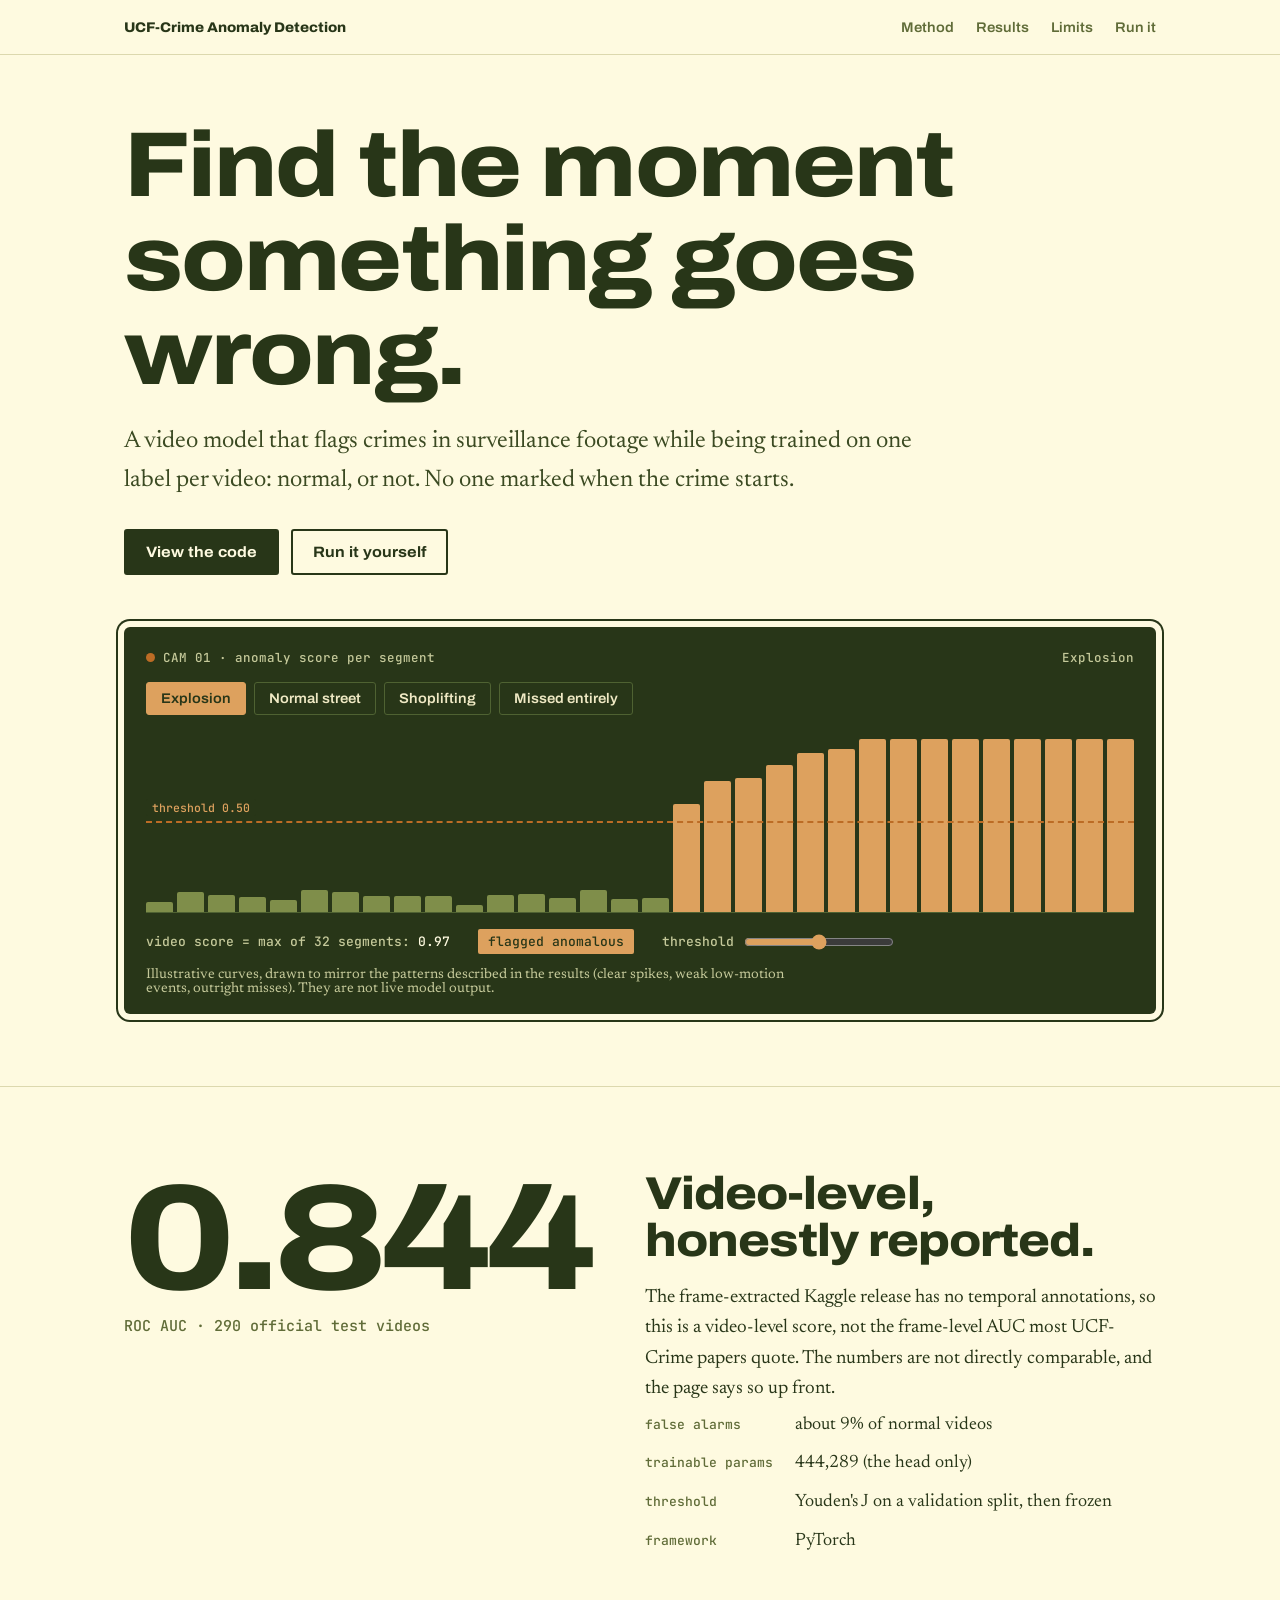
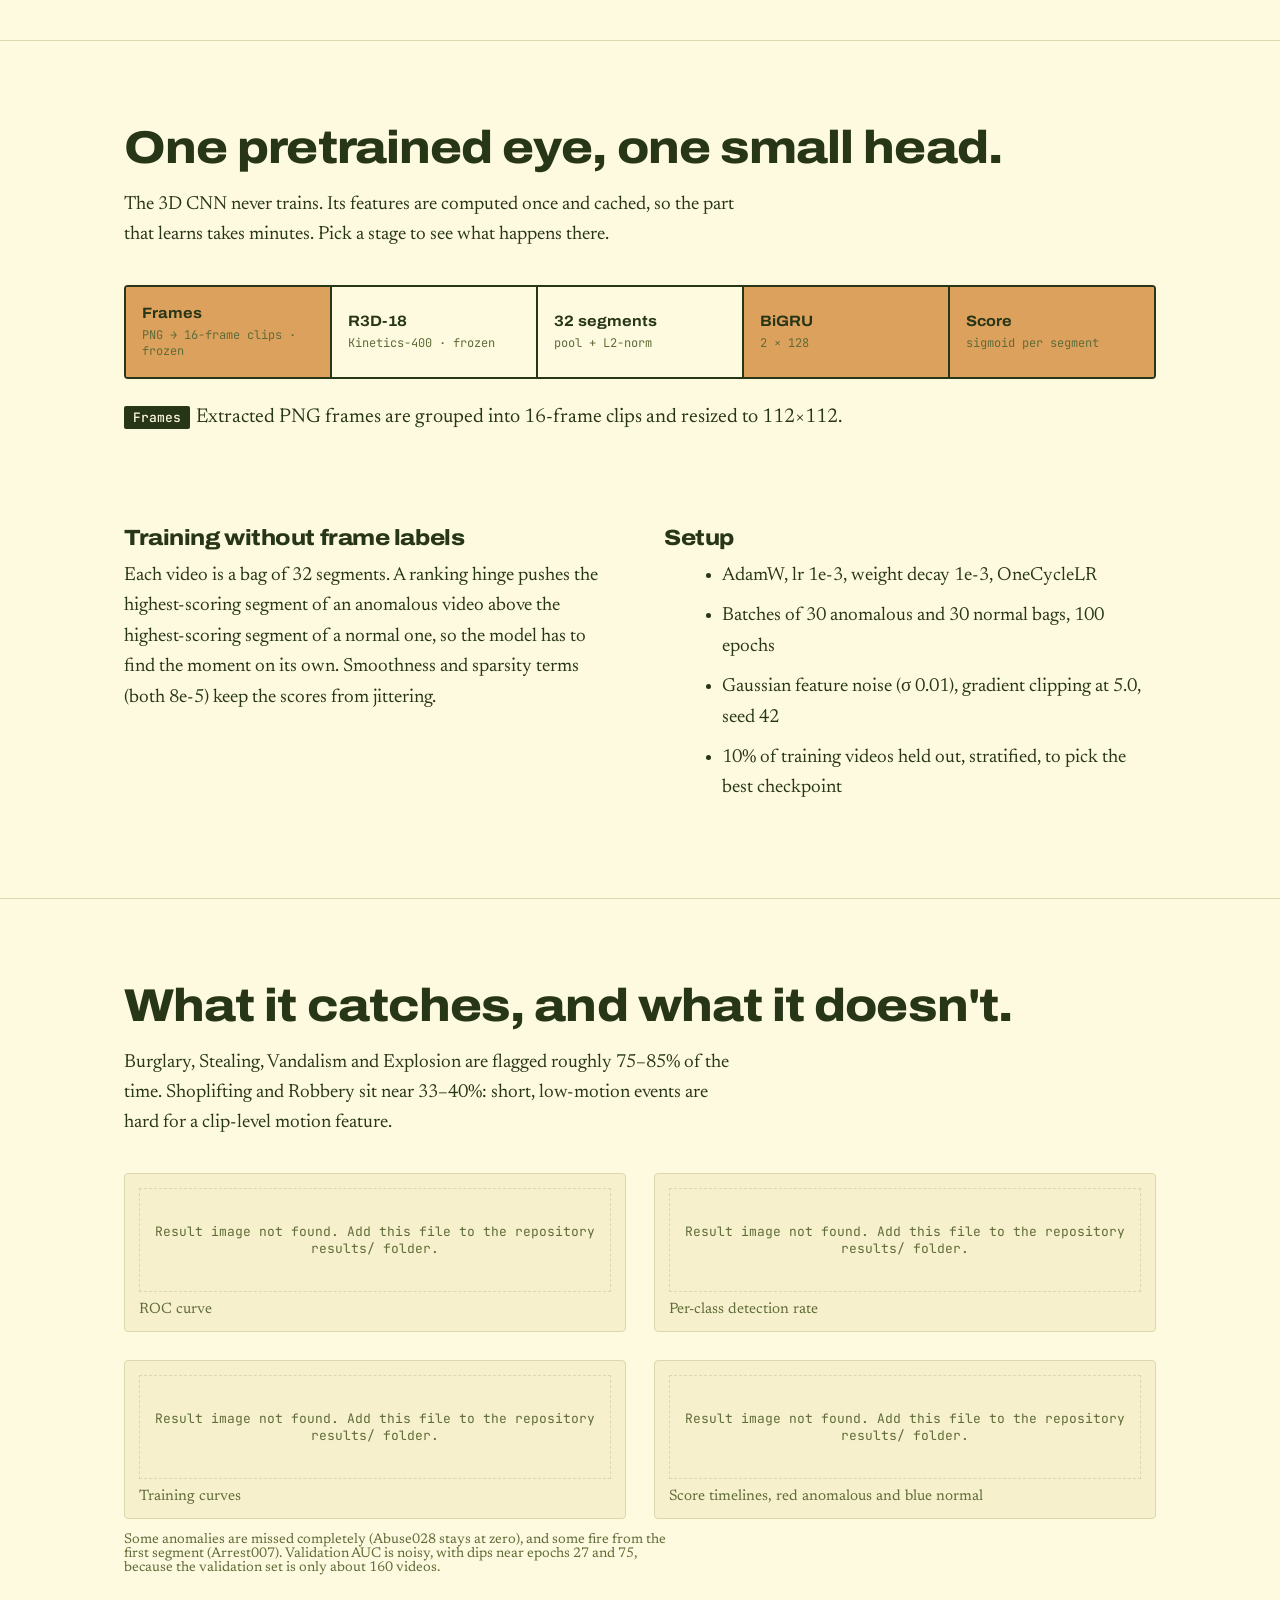
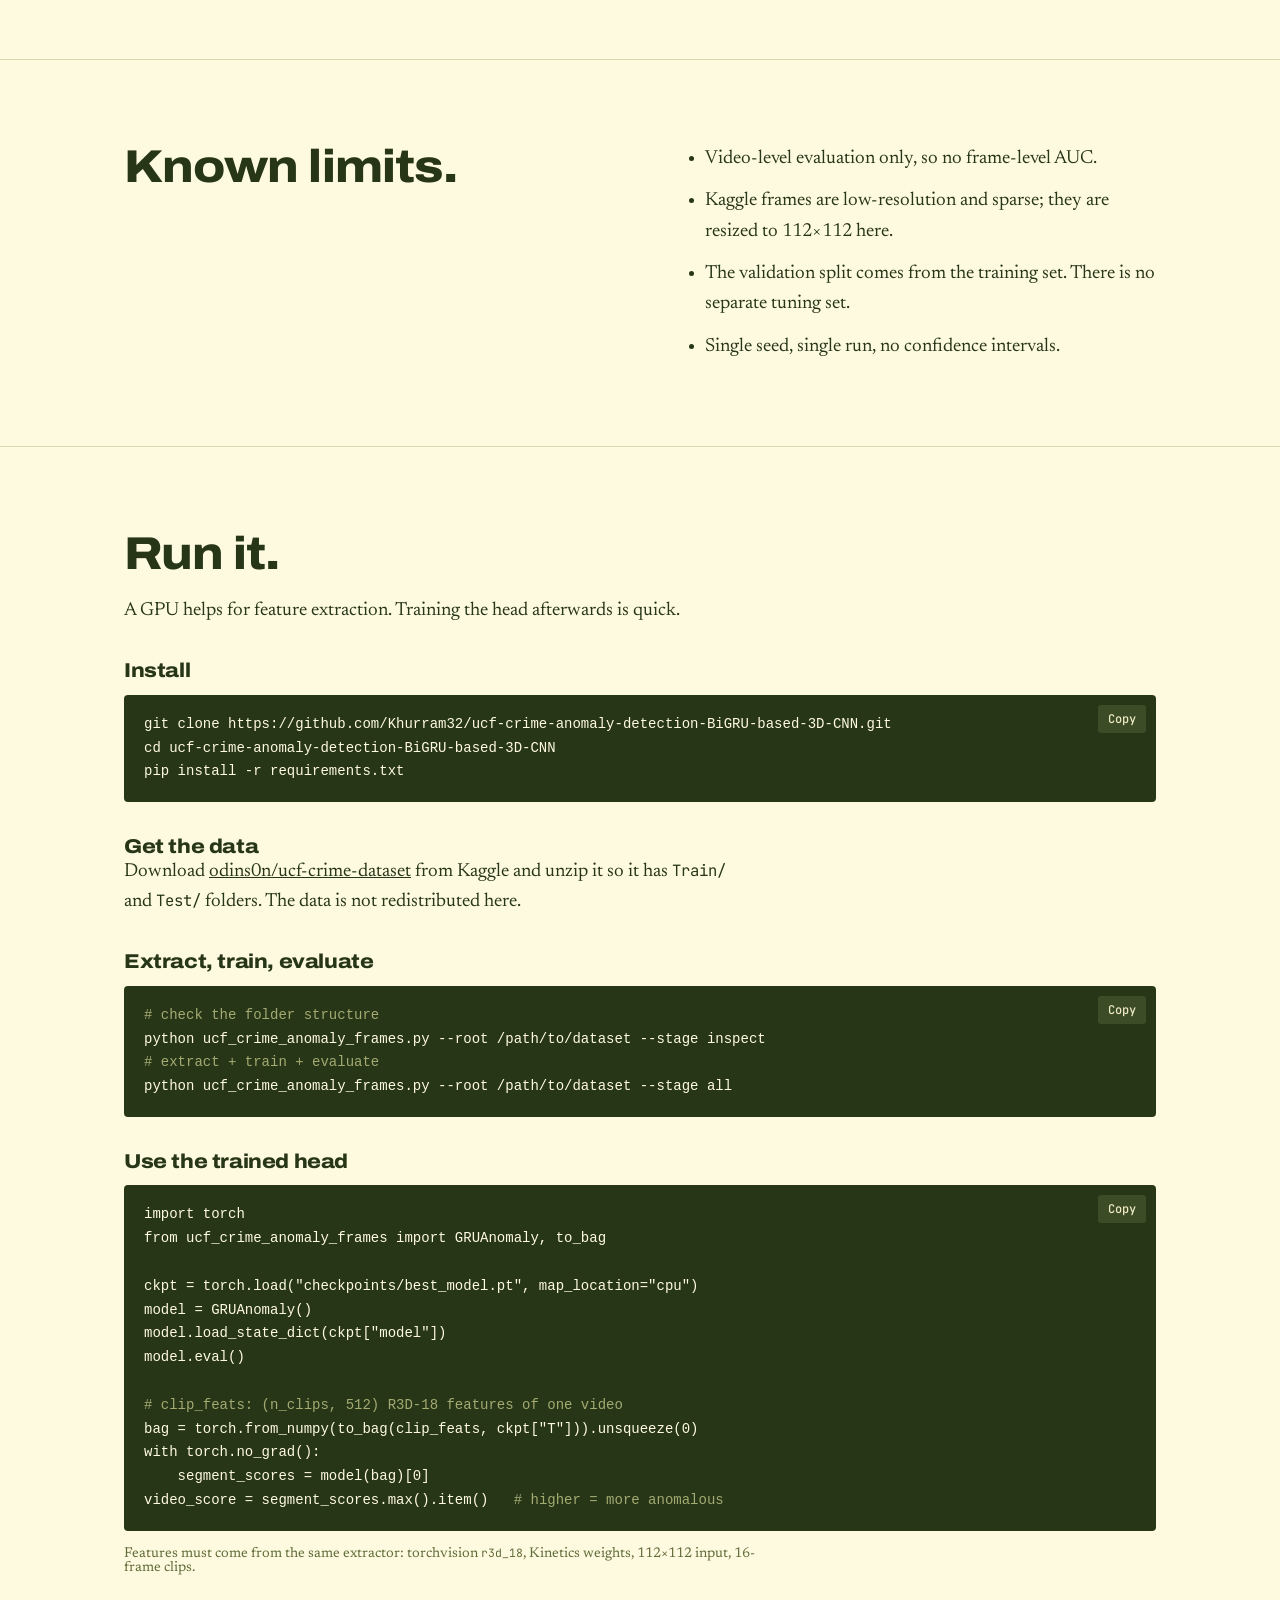
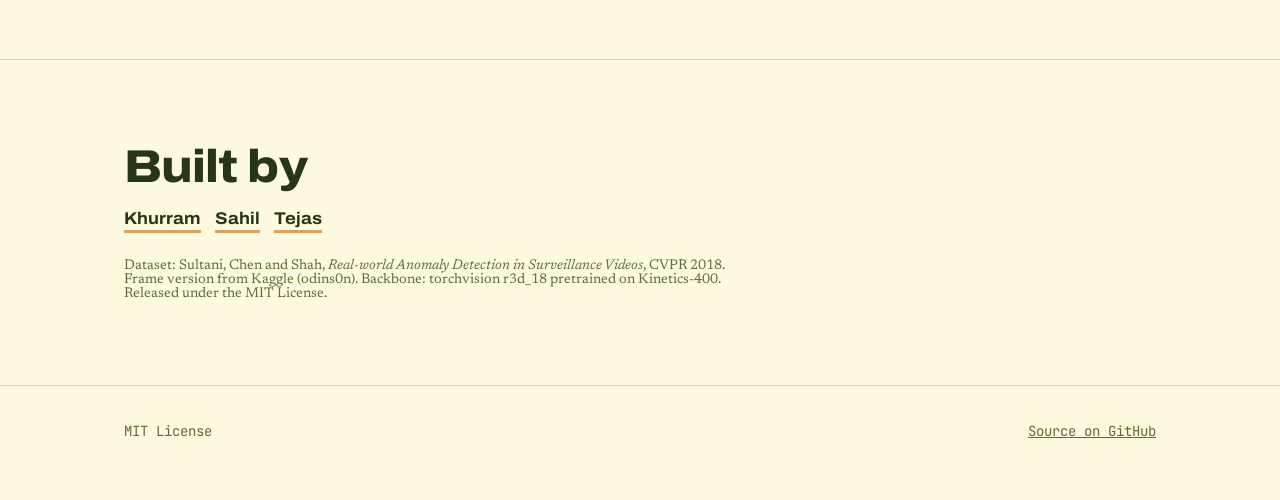
==== commit 17c06c02: "Update error message for missing images in HTML" ====
--- a/index .html
+++ b/index .html
@@ -89,7 +89,7 @@
 figure img{width:100%;display:block;border-radius:2px}
 figcaption{font:400 15px var(--body);color:var(--mute);margin-top:10px}
 figure.miss img{display:none}
-figure.miss::before{content:"Image could not be loaded. Check that the file exists on the Khurram32-results branch.";display:block;padding:34px 12px;text-align:center;font:400 13px var(--mono);color:var(--mute);border:1px dashed var(--line)}
+figure.miss::before{content:"Result image not found. Add this file to the repository results/ folder.";display:block;padding:34px 12px;text-align:center;font:400 13px var(--mono);color:var(--mute);border:1px dashed var(--line)}
 .two{display:grid;grid-template-columns:1fr 1fr;gap:48px;margin-top:30px}
 @media(max-width:820px){.two{grid-template-columns:1fr;gap:30px}}
 .two h3{font-size:22px;margin-bottom:12px}
@@ -176,10 +176,10 @@
 <h2>What it catches, and what it doesn't.</h2>
 <p>Burglary, Stealing, Vandalism and Explosion are flagged roughly 75–85% of the time. Shoplifting and Robbery sit near 33–40%: short, low-motion events are hard for a clip-level motion feature.</p>
 <div class="figs">
-<figure><img src="https://raw.githubusercontent.com/Khurram32/ucf-crime-anomaly-detection-BiGRU-based-3D-CNN/Khurram32-results/roc_curve.png" alt="ROC curve on the test set" onerror="this.parentNode.classList.add('miss')"><figcaption>ROC curve</figcaption></figure>
-<figure><img src="https://raw.githubusercontent.com/Khurram32/ucf-crime-anomaly-detection-BiGRU-based-3D-CNN/Khurram32-results/class_detection.png" alt="Per-class detection rate" onerror="this.parentNode.classList.add('miss')"><figcaption>Per-class detection rate</figcaption></figure>
-<figure><img src="https://raw.githubusercontent.com/Khurram32/ucf-crime-anomaly-detection-BiGRU-based-3D-CNN/Khurram32-results/training_curves.png" alt="Training curves" onerror="this.parentNode.classList.add('miss')"><figcaption>Training curves</figcaption></figure>
-<figure><img src="https://raw.githubusercontent.com/Khurram32/ucf-crime-anomaly-detection-BiGRU-based-3D-CNN/Khurram32-results/score_timelines.png" alt="Segment score timelines for sample test videos" onerror="this.parentNode.classList.add('miss')"><figcaption>Score timelines, red anomalous and blue normal</figcaption></figure>
+<figure><img data-file="roc_curve.png" src="results/roc_curve.png" alt="ROC curve on the test set"><figcaption>ROC curve</figcaption></figure>
+<figure><img data-file="class_detection.png" src="results/class_detection.png" alt="Per-class detection rate"><figcaption>Per-class detection rate</figcaption></figure>
+<figure><img data-file="training_curves.png" src="results/training_curves.png" alt="Training curves"><figcaption>Training curves</figcaption></figure>
+<figure><img data-file="score_timelines.png" src="results/score_timelines.png" alt="Segment score timelines for sample test videos"><figcaption>Score timelines, red anomalous and blue normal</figcaption></figure>
 </div>
 <p class="note" style="max-width:70ch">Some anomalies are missed completely (Abuse028 stays at zero), and some fire from the first segment (Arrest007). Validation AUC is noisy, with dips near epochs 27 and 75, because the validation set is only about 160 videos.</p>
 </div></section>
@@ -236,53 +236,178 @@
 <footer><div class="wrap"><span>MIT License</span><a href="https://github.com/Khurram32/ucf-crime-anomaly-detection-BiGRU-based-3D-CNN">Source on GitHub</a></div></footer>
 
 <script>
-(function(){
-var N=32,tl=document.getElementById('tl'),thr=document.getElementById('thr'),bars=[];
-for(var i=0;i<N;i++){var d=document.createElement('div');tl.insertBefore(d,thr);bars.push(d)}
-function rnd(i,s){var x=Math.sin(i*12.9898+s*78.233)*43758.5453;return x-Math.floor(x)}
-var P={
-explosion:function(i){return i<17?.04+.1*rnd(i,1):Math.min(.97,.55+.07*(i-17)+.12*rnd(i,2))},
-normal:function(i){return .06+.2*rnd(i,3)+(i===9?.12:0)},
-shoplift:function(i){return (i>=14&&i<=21)?.28+.2*rnd(i,4):.07+.12*rnd(i,5)},
-missed:function(i){return .01*rnd(i,6)}};
-var names={explosion:'Explosion',normal:'Normal street',shoplift:'Shoplifting',missed:'Missed entirely'};
-var cur='explosion',vals=[];
-function paint(){
- var t=+rng.value/100,mx=0;
- bars.forEach(function(b,i){var v=vals[i];if(v>mx)mx=v;b.style.height=Math.max(2,v*100)+'%';b.classList.toggle('hot',v>=t)});
- thr.style.bottom=(t*100)+'%';document.getElementById('thrl').textContent='threshold '+t.toFixed(2);
- document.getElementById('vs').textContent=mx.toFixed(2);
- var bad=mx>=t,v=document.getElementById('verdict');v.textContent=bad?'flagged anomalous':'normal';v.classList.toggle('bad',bad);
-}
-function load(k){cur=k;vals=bars.map(function(_,i){return P[k](i)});
- bars.forEach(function(b,i){b.style.transitionDelay=(i*14)+'ms'});
- document.getElementById('clipname').textContent=names[k];paint();
- setTimeout(function(){bars.forEach(function(b){b.style.transitionDelay='0ms'})},900)}
-var rng=document.getElementById('rng');rng.addEventListener('input',paint);
-document.querySelectorAll('.tabs button').forEach(function(b){b.addEventListener('click',function(){
- document.querySelectorAll('.tabs button').forEach(function(x){x.setAttribute('aria-pressed',x===b)});load(b.dataset.k)})});
-setTimeout(function(){load('explosion')},500);
-
-var info=[
-['Frames','Extracted PNG frames are grouped into 16-frame clips and resized to 112×112.'],
-['R3D-18','A 3D CNN pretrained on Kinetics-400 turns each clip into a 512-number motion feature. It stays frozen, and features are cached to disk.'],
-['32 segments','Clip features are mean-pooled into T = 32 segments per video and L2-normalised, so every video has the same shape.'],
-['BiGRU','Linear(512→256) with ReLU and dropout, then a bidirectional GRU (2×128) reads the segments in both directions. This is the part that trains.'],
-['Score','An MLP head and sigmoid give each segment a score from 0 to 1. The video score is the maximum across segments.']];
-var pb=document.querySelectorAll('#pipe button'),det=document.getElementById('detail');
-function pick(i){pb.forEach(function(b,j){b.setAttribute('aria-selected',i===j)});
- det.innerHTML='<span class="cap">'+info[i][0]+'</span>'+info[i][1]}
-pb.forEach(function(b){b.addEventListener('click',function(){pick(+b.dataset.i)})});
-pick(0);
-var seen=false;new IntersectionObserver(function(e,o){if(e[0].isIntersecting&&!seen){seen=true;o.disconnect();
- if(matchMedia('(prefers-reduced-motion:reduce)').matches)return;
- pb.forEach(function(b,i){setTimeout(function(){b.classList.add('sweep');setTimeout(function(){b.classList.remove('sweep')},380)},i*260)})}},{threshold:.6}).observe(document.getElementById('pipe'));
-
-document.querySelectorAll('.copy').forEach(function(b){b.addEventListener('click',function(){
- var t=b.parentNode.querySelector('pre').innerText;
- (navigator.clipboard?navigator.clipboard.writeText(t):Promise.reject()).then(function(){b.textContent='Copied'},function(){b.textContent='Press Ctrl+C'});
- setTimeout(function(){b.textContent='Copy'},1500)})});
+(function () {
+  'use strict';
+
+  function init() {
+    // Try common locations for result plots. The first valid URL is used.
+    var repo = 'https://raw.githubusercontent.com/Khurram32/ucf-crime-anomaly-detection-BiGRU-based-3D-CNN/';
+    var imageBases = [
+      'results/',
+      'outputs_frames/',
+      'outputs_frames/results/',
+      'Khurram32-results/'
+    ];
+    document.querySelectorAll('figure img[data-file]').forEach(function (img) {
+      var file = img.getAttribute('data-file');
+      var candidates = imageBases.map(function (base) { return repo + 'main/' + base + file; });
+      candidates.push(repo + 'Khurram32-results/' + file);
+      var index = 0;
+      function tryNext() {
+        if (index >= candidates.length) {
+          img.style.display = 'none';
+          img.parentNode.classList.add('miss');
+          return;
+        }
+        img.src = candidates[index++];
+      }
+      img.addEventListener('error', tryNext);
+      tryNext();
+    });
+
+    // Interactive anomaly-score illustration.
+    var N = 32;
+    var tl = document.getElementById('tl');
+    var thr = document.getElementById('thr');
+    if (tl && thr) {
+      var bars = [];
+      for (var i = 0; i < N; i++) {
+        var bar = document.createElement('div');
+        bar.setAttribute('aria-hidden', 'true');
+        tl.insertBefore(bar, thr);
+        bars.push(bar);
+      }
+      function rnd(i, seed) {
+        var x = Math.sin(i * 12.9898 + seed * 78.233) * 43758.5453;
+        return x - Math.floor(x);
+      }
+      var curves = {
+        explosion: function (i) { return i < 17 ? .04 + .1 * rnd(i, 1) : Math.min(.97, .55 + .07 * (i - 17) + .12 * rnd(i, 2)); },
+        normal: function (i) { return .06 + .2 * rnd(i, 3) + (i === 9 ? .12 : 0); },
+        shoplift: function (i) { return i >= 14 && i <= 21 ? .28 + .2 * rnd(i, 4) : .07 + .12 * rnd(i, 5); },
+        missed: function (i) { return .01 * rnd(i, 6); }
+      };
+      var names = { explosion: 'Explosion', normal: 'Normal street', shoplift: 'Shoplifting', missed: 'Missed entirely' };
+      var values = [];
+      var range = document.getElementById('rng');
+      function paint() {
+        var threshold = Number(range.value) / 100;
+        var maxScore = 0;
+        bars.forEach(function (b, i) {
+          var value = values[i] || 0;
+          if (value > maxScore) maxScore = value;
+          b.style.height = Math.max(2, value * 100) + '%';
+          b.classList.toggle('hot', value >= threshold);
+        });
+        thr.style.bottom = (threshold * 100) + '%';
+        document.getElementById('thrl').textContent = 'threshold ' + threshold.toFixed(2);
+        document.getElementById('vs').textContent = maxScore.toFixed(2);
+        var flagged = maxScore >= threshold;
+        var verdict = document.getElementById('verdict');
+        verdict.textContent = flagged ? 'flagged anomalous' : 'normal';
+        verdict.classList.toggle('bad', flagged);
+      }
+      function loadCurve(key) {
+        values = bars.map(function (_, i) { return curves[key](i); });
+        bars.forEach(function (b, i) { b.style.transitionDelay = (i * 14) + 'ms'; });
+        document.getElementById('clipname').textContent = names[key];
+        paint();
+        window.setTimeout(function () { bars.forEach(function (b) { b.style.transitionDelay = '0ms'; }); }, 900);
+      }
+      if (range) range.addEventListener('input', paint);
+      document.querySelectorAll('.tabs button[data-k]').forEach(function (button) {
+        button.addEventListener('click', function () {
+          document.querySelectorAll('.tabs button[data-k]').forEach(function (other) {
+            other.setAttribute('aria-pressed', String(other === button));
+          });
+          loadCurve(button.dataset.k);
+        });
+      });
+      loadCurve('explosion');
+    }
+
+    // Clickable model-pipeline stages.
+    var info = [
+      ['Frames', 'Extracted PNG frames are grouped into 16-frame clips and resized to 112×112.'],
+      ['R3D-18', 'A 3D CNN pretrained on Kinetics-400 turns each clip into a 512-number motion feature. It stays frozen, and features are cached to disk.'],
+      ['32 segments', 'Clip features are mean-pooled into T = 32 segments per video and L2-normalised, so every video has the same shape.'],
+      ['BiGRU', 'Linear(512→256) with ReLU and dropout, then a bidirectional GRU (2×128) reads the segments in both directions. This is the part that trains.'],
+      ['Score', 'An MLP head and sigmoid give each segment a score from 0 to 1. The video score is the maximum across segments.']
+    ];
+    var pipelineButtons = document.querySelectorAll('#pipe button[data-i]');
+    var detail = document.getElementById('detail');
+    function pickStage(index) {
+      pipelineButtons.forEach(function (button, i) {
+        button.setAttribute('aria-selected', String(index === i));
+      });
+      detail.textContent = '';
+      var label = document.createElement('span');
+      label.className = 'cap';
+      label.textContent = info[index][0];
+      detail.appendChild(label);
+      detail.appendChild(document.createTextNode(info[index][1]));
+    }
+    pipelineButtons.forEach(function (button) {
+      button.addEventListener('click', function () { pickStage(Number(button.dataset.i)); });
+    });
+    if (pipelineButtons.length && detail) pickStage(0);
+
+    // Animate pipeline once when it scrolls into view, with a safe fallback.
+    var pipe = document.getElementById('pipe');
+    if (pipe && 'IntersectionObserver' in window) {
+      var seen = false;
+      new IntersectionObserver(function (entries, observer) {
+        if (entries[0].isIntersecting && !seen) {
+          seen = true;
+          observer.disconnect();
+          if (window.matchMedia && window.matchMedia('(prefers-reduced-motion: reduce)').matches) return;
+          pipelineButtons.forEach(function (button, i) {
+            window.setTimeout(function () {
+              button.classList.add('sweep');
+              window.setTimeout(function () { button.classList.remove('sweep'); }, 380);
+            }, i * 260);
+          });
+        }
+      }, { threshold: .6 }).observe(pipe);
+    }
+
+    // Copy buttons: use Clipboard API where available, then fall back to selection/copy.
+    document.querySelectorAll('.copy').forEach(function (button) {
+      button.addEventListener('click', function () {
+        var pre = button.parentNode.querySelector('pre');
+        var textToCopy = pre ? pre.innerText : '';
+        function fallbackCopy() {
+          var area = document.createElement('textarea');
+          area.value = textToCopy;
+          area.setAttribute('readonly', '');
+          area.style.position = 'fixed';
+          area.style.opacity = '0';
+          document.body.appendChild(area);
+          area.select();
+          var ok = false;
+          try { ok = document.execCommand('copy'); } catch (e) { ok = false; }
+          area.remove();
+          button.textContent = ok ? 'Copied' : 'Select code manually';
+        }
+        if (navigator.clipboard && window.isSecureContext) {
+          navigator.clipboard.writeText(textToCopy).then(function () {
+            button.textContent = 'Copied';
+          }).catch(fallbackCopy);
+        } else {
+          fallbackCopy();
+        }
+        window.setTimeout(function () { button.textContent = 'Copy'; }, 1800);
+      });
+    });
+  }
+
+  if (document.readyState === 'loading') {
+    document.addEventListener('DOMContentLoaded', init);
+  } else {
+    init();
+  }
 })();
 </script>
 </body>
 </html>
+
